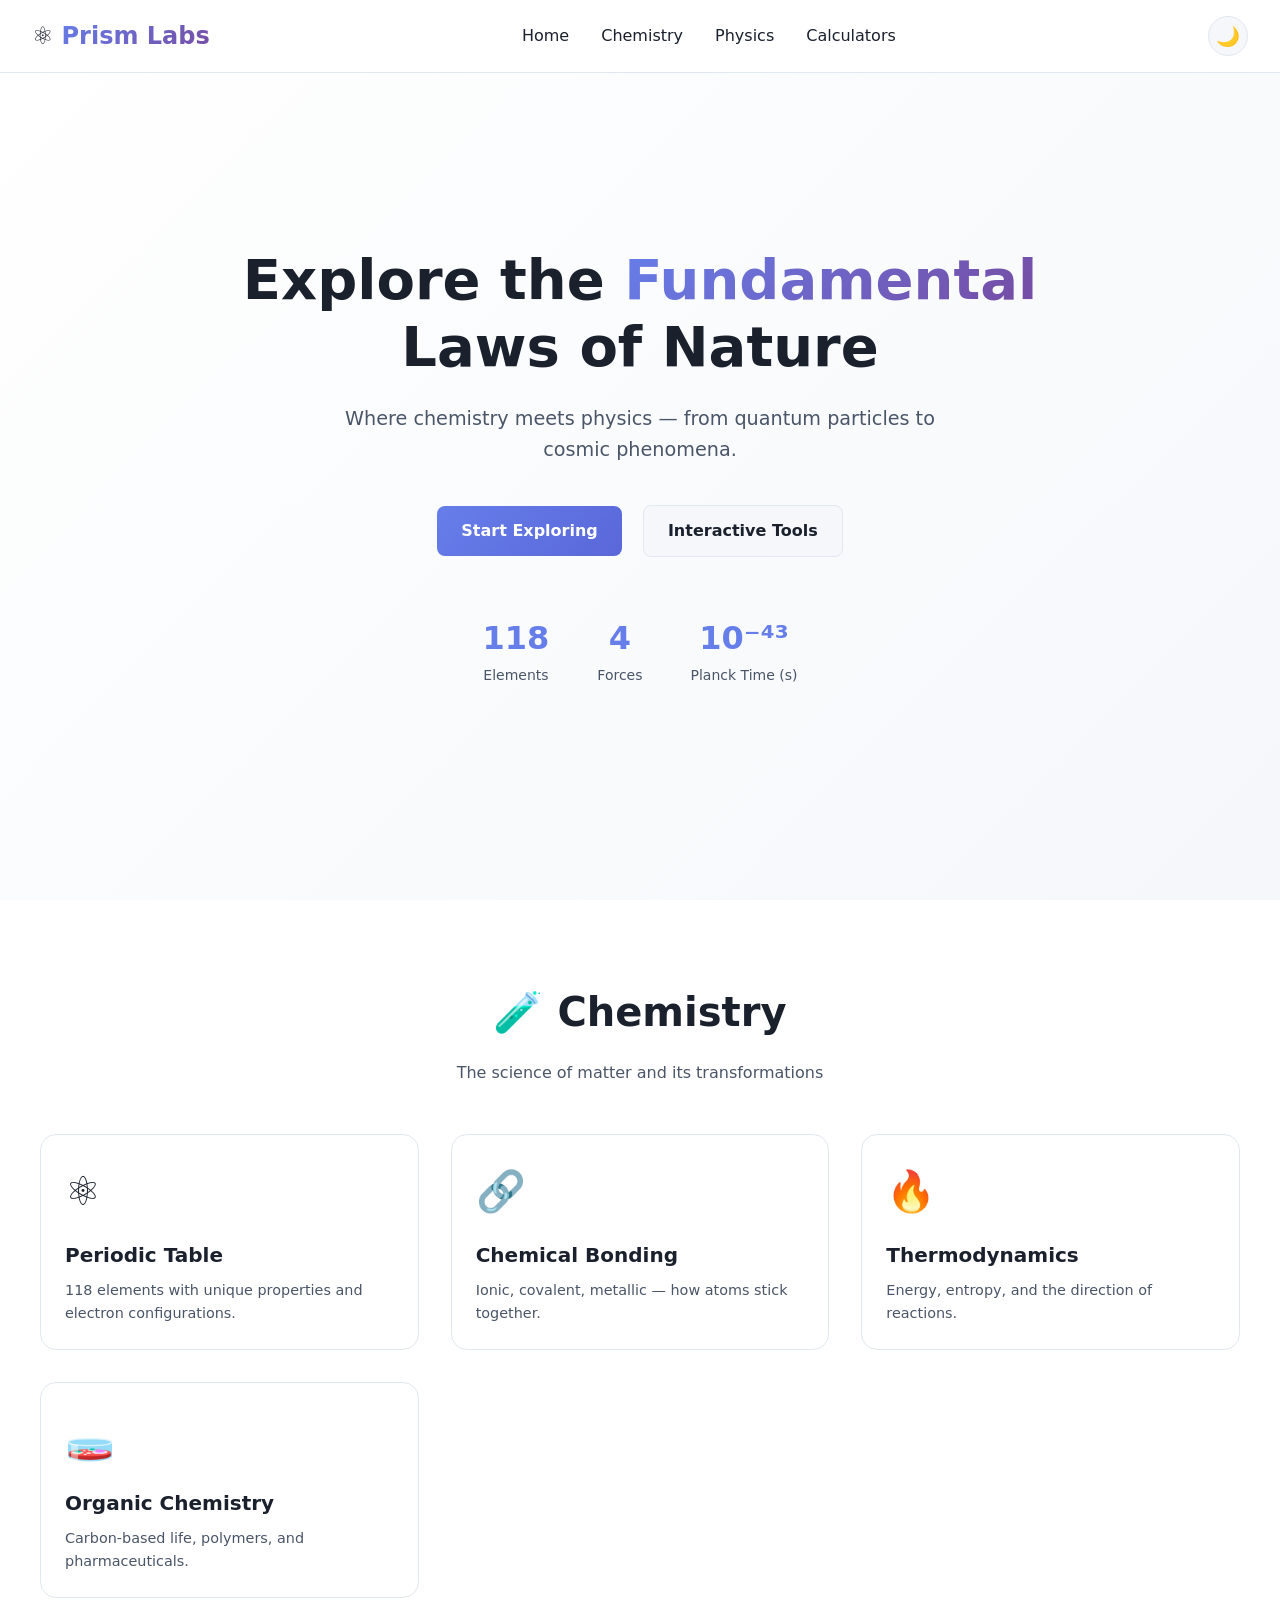
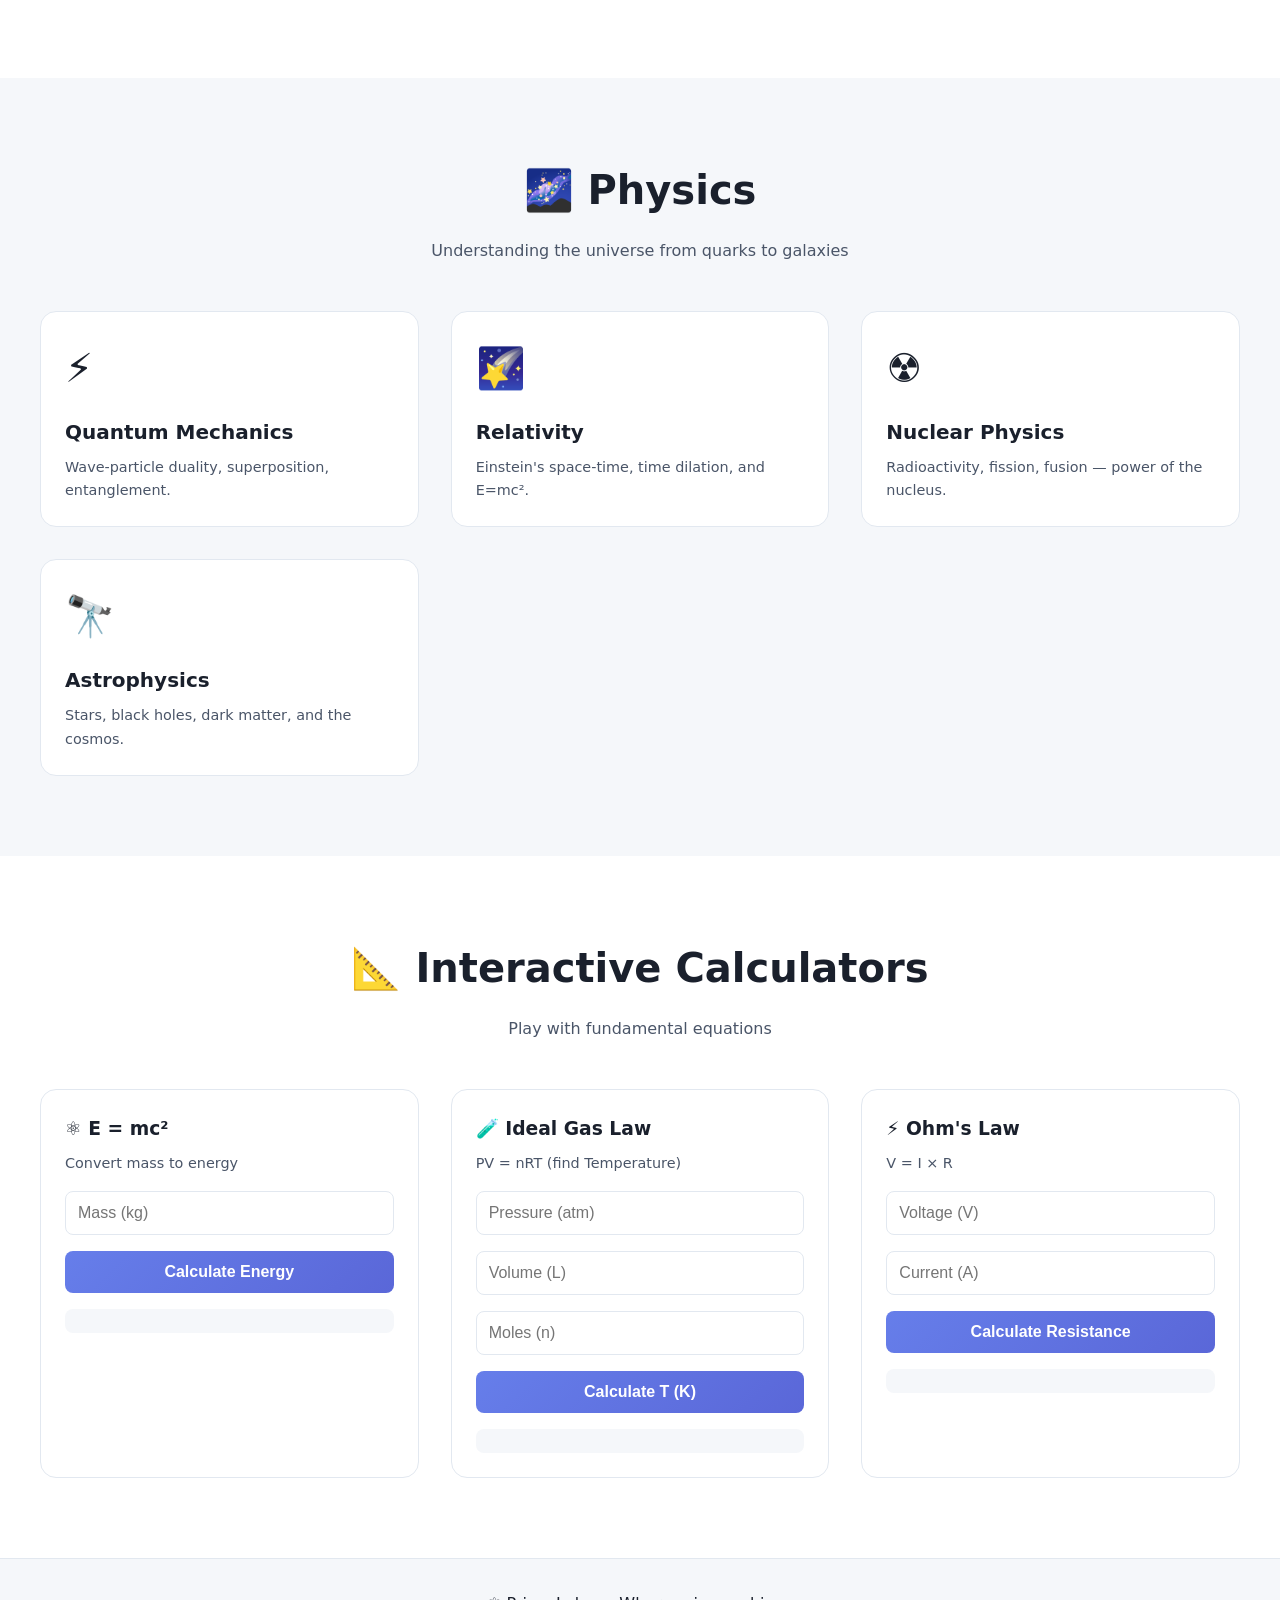
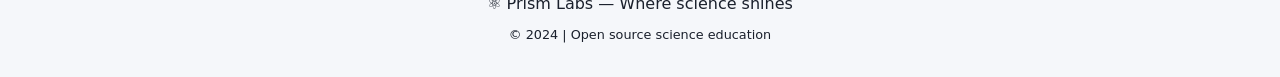
==== index.html @ 13d70833 "Create index.html" ====
<!DOCTYPE html>
<html lang="en">
<head>
    <meta charset="UTF-8">
    <meta name="viewport" content="width=device-width, initial-scale=1.0">
    <title>Prism Labs | Chemistry & Physics</title>
    <style>
        * {
            margin: 0;
            padding: 0;
            box-sizing: border-box;
        }

        :root {
            --bg: #ffffff;
            --bg-secondary: #f5f7fa;
            --text: #1a202c;
            --text-secondary: #4a5568;
            --accent: #667eea;
            --accent-dark: #5a67d8;
            --card: #ffffff;
            --border: #e2e8f0;
        }

        [data-theme="dark"] {
            --bg: #0f172a;
            --bg-secondary: #1e293b;
            --text: #f1f5f9;
            --text-secondary: #cbd5e1;
            --card: #1e293b;
            --border: #334155;
        }

        body {
            font-family: 'Inter', system-ui, -apple-system, sans-serif;
            background: var(--bg);
            color: var(--text);
            transition: all 0.3s ease;
            line-height: 1.6;
        }

        /* Navbar */
        nav {
            position: fixed;
            top: 0;
            width: 100%;
            background: var(--bg);
            backdrop-filter: blur(10px);
            border-bottom: 1px solid var(--border);
            padding: 1rem 2rem;
            display: flex;
            justify-content: space-between;
            align-items: center;
            z-index: 1000;
        }

        .logo {
            font-size: 1.5rem;
            font-weight: 700;
            display: flex;
            align-items: center;
            gap: 0.5rem;
        }

        .logo span {
            background: linear-gradient(135deg, var(--accent), #764ba2);
            -webkit-background-clip: text;
            background-clip: text;
            color: transparent;
        }

        .nav-links {
            display: flex;
            gap: 2rem;
            list-style: none;
        }

        .nav-links a {
            text-decoration: none;
            color: var(--text);
            font-weight: 500;
            transition: color 0.3s;
        }

        .nav-links a:hover {
            color: var(--accent);
        }

        .theme-toggle {
            background: var(--bg-secondary);
            border: 1px solid var(--border);
            border-radius: 50%;
            width: 40px;
            height: 40px;
            cursor: pointer;
            font-size: 1.2rem;
            transition: all 0.3s;
        }

        /* Hero */
        .hero {
            min-height: 100vh;
            display: flex;
            flex-direction: column;
            justify-content: center;
            align-items: center;
            text-align: center;
            padding: 6rem 2rem 4rem;
            background: linear-gradient(135deg, var(--bg) 0%, var(--bg-secondary) 100%);
        }

        .hero h1 {
            font-size: 3.5rem;
            font-weight: 800;
            margin-bottom: 1.5rem;
            line-height: 1.2;
        }

        .gradient {
            background: linear-gradient(135deg, #667eea, #764ba2);
            -webkit-background-clip: text;
            background-clip: text;
            color: transparent;
        }

        .hero p {
            font-size: 1.2rem;
            color: var(--text-secondary);
            max-width: 600px;
            margin-bottom: 2rem;
        }

        .btn {
            padding: 0.75rem 1.5rem;
            border-radius: 8px;
            text-decoration: none;
            font-weight: 600;
            transition: all 0.3s;
            display: inline-block;
            margin: 0.5rem;
        }

        .btn-primary {
            background: linear-gradient(135deg, var(--accent), var(--accent-dark));
            color: white;
        }

        .btn-primary:hover {
            transform: translateY(-2px);
            box-shadow: 0 10px 20px rgba(102, 126, 234, 0.3);
        }

        .btn-secondary {
            background: var(--bg-secondary);
            color: var(--text);
            border: 1px solid var(--border);
        }

        /* Stats */
        .stats {
            display: flex;
            gap: 3rem;
            margin-top: 3rem;
        }

        .stat {
            text-align: center;
        }

        .stat-number {
            font-size: 2rem;
            font-weight: 700;
            color: var(--accent);
        }

        .stat-label {
            font-size: 0.875rem;
            color: var(--text-secondary);
        }

        /* Sections */
        .section {
            padding: 5rem 2rem;
        }

        .container {
            max-width: 1200px;
            margin: 0 auto;
        }

        h2 {
            font-size: 2.5rem;
            text-align: center;
            margin-bottom: 1rem;
        }

        .section-subtitle {
            text-align: center;
            color: var(--text-secondary);
            margin-bottom: 3rem;
        }

        .grid {
            display: grid;
            grid-template-columns: repeat(auto-fit, minmax(280px, 1fr));
            gap: 2rem;
        }

        .card {
            background: var(--card);
            border: 1px solid var(--border);
            border-radius: 16px;
            padding: 1.5rem;
            transition: all 0.3s;
        }

        .card:hover {
            transform: translateY(-5px);
            box-shadow: 0 10px 25px -5px rgba(0,0,0,0.1);
        }

        .card-icon {
            font-size: 2.5rem;
            margin-bottom: 1rem;
        }

        .card h3 {
            font-size: 1.25rem;
            margin-bottom: 0.5rem;
        }

        .card p {
            color: var(--text-secondary);
            font-size: 0.9rem;
        }

        /* Calculator section */
        .calc-grid {
            display: grid;
            grid-template-columns: repeat(auto-fit, minmax(300px, 1fr));
            gap: 2rem;
            margin-top: 2rem;
        }

        .calc-card {
            background: var(--card);
            border: 1px solid var(--border);
            border-radius: 16px;
            padding: 1.5rem;
        }

        .calc-card h3 {
            margin-bottom: 0.5rem;
        }

        .calc-card p {
            color: var(--text-secondary);
            margin-bottom: 1rem;
            font-size: 0.9rem;
        }

        input {
            width: 100%;
            padding: 0.75rem;
            margin-bottom: 1rem;
            background: var(--bg);
            border: 1px solid var(--border);
            border-radius: 8px;
            color: var(--text);
            font-size: 1rem;
        }

        button.calc-btn {
            width: 100%;
            padding: 0.75rem;
            background: linear-gradient(135deg, var(--accent), var(--accent-dark));
            color: white;
            border: none;
            border-radius: 8px;
            font-size: 1rem;
            font-weight: 600;
            cursor: pointer;
            transition: all 0.3s;
        }

        button.calc-btn:hover {
            transform: translateY(-2px);
        }

        .result {
            margin-top: 1rem;
            padding: 0.75rem;
            background: var(--bg-secondary);
            border-radius: 8px;
            text-align: center;
            font-weight: 500;
        }

        /* Footer */
        footer {
            text-align: center;
            padding: 2rem;
            background: var(--bg-secondary);
            border-top: 1px solid var(--border);
        }

        /* Responsive */
        @media (max-width: 768px) {
            .hero h1 { font-size: 2rem; }
            .nav-links { display: none; }
            .stats { flex-direction: column; gap: 1rem; }
        }
    </style>
</head>
<body>
    <nav>
        <div class="logo">⚛️ <span>Prism Labs</span></div>
        <ul class="nav-links">
            <li><a href="#home">Home</a></li>
            <li><a href="#chemistry">Chemistry</a></li>
            <li><a href="#physics">Physics</a></li>
            <li><a href="#calculators">Calculators</a></li>
        </ul>
        <button class="theme-toggle" id="themeToggle">🌙</button>
    </nav>

    <section id="home" class="hero">
        <h1>Explore the <span class="gradient">Fundamental</span><br>Laws of Nature</h1>
        <p>Where chemistry meets physics — from quantum particles to cosmic phenomena.</p>
        <div>
            <a href="#chemistry" class="btn btn-primary">Start Exploring</a>
            <a href="#calculators" class="btn btn-secondary">Interactive Tools</a>
        </div>
        <div class="stats">
            <div class="stat"><div class="stat-number">118</div><div class="stat-label">Elements</div></div>
            <div class="stat"><div class="stat-number">4</div><div class="stat-label">Forces</div></div>
            <div class="stat"><div class="stat-number">10⁻⁴³</div><div class="stat-label">Planck Time (s)</div></div>
        </div>
    </section>

    <section id="chemistry" class="section">
        <div class="container">
            <h2>🧪 Chemistry</h2>
            <div class="section-subtitle">The science of matter and its transformations</div>
            <div class="grid">
                <div class="card"><div class="card-icon">⚛️</div><h3>Periodic Table</h3><p>118 elements with unique properties and electron configurations.</p></div>
                <div class="card"><div class="card-icon">🔗</div><h3>Chemical Bonding</h3><p>Ionic, covalent, metallic — how atoms stick together.</p></div>
                <div class="card"><div class="card-icon">🔥</div><h3>Thermodynamics</h3><p>Energy, entropy, and the direction of reactions.</p></div>
                <div class="card"><div class="card-icon">🧫</div><h3>Organic Chemistry</h3><p>Carbon-based life, polymers, and pharmaceuticals.</p></div>
            </div>
        </div>
    </section>

    <section id="physics" class="section" style="background: var(--bg-secondary);">
        <div class="container">
            <h2>🌌 Physics</h2>
            <div class="section-subtitle">Understanding the universe from quarks to galaxies</div>
            <div class="grid">
                <div class="card"><div class="card-icon">⚡</div><h3>Quantum Mechanics</h3><p>Wave-particle duality, superposition, entanglement.</p></div>
                <div class="card"><div class="card-icon">🌠</div><h3>Relativity</h3><p>Einstein's space-time, time dilation, and E=mc².</p></div>
                <div class="card"><div class="card-icon">☢️</div><h3>Nuclear Physics</h3><p>Radioactivity, fission, fusion — power of the nucleus.</p></div>
                <div class="card"><div class="card-icon">🔭</div><h3>Astrophysics</h3><p>Stars, black holes, dark matter, and the cosmos.</p></div>
            </div>
        </div>
    </section>

    <section id="calculators" class="section">
        <div class="container">
            <h2>📐 Interactive Calculators</h2>
            <div class="section-subtitle">Play with fundamental equations</div>
            <div class="calc-grid">
                <div class="calc-card">
                    <h3>⚛️ E = mc²</h3>
                    <p>Convert mass to energy</p>
                    <input type="number" id="mass" placeholder="Mass (kg)">
                    <button class="calc-btn" onclick="calcEnergy()">Calculate Energy</button>
                    <div id="energyResult" class="result"></div>
                </div>
                <div class="calc-card">
                    <h3>🧪 Ideal Gas Law</h3>
                    <p>PV = nRT (find Temperature)</p>
                    <input type="number" id="pressure" placeholder="Pressure (atm)">
                    <input type="number" id="volume" placeholder="Volume (L)">
                    <input type="number" id="moles" placeholder="Moles (n)">
                    <button class="calc-btn" onclick="calcTemp()">Calculate T (K)</button>
                    <div id="tempResult" class="result"></div>
                </div>
                <div class="calc-card">
                    <h3>⚡ Ohm's Law</h3>
                    <p>V = I × R</p>
                    <input type="number" id="voltage" placeholder="Voltage (V)">
                    <input type="number" id="current" placeholder="Current (A)">
                    <button class="calc-btn" onclick="calcResistance()">Calculate Resistance</button>
                    <div id="resistanceResult" class="result"></div>
                </div>
            </div>
        </div>
    </section>

    <footer>
        <p>⚛️ Prism Labs — Where science shines</p>
        <p style="font-size: 0.8rem; margin-top: 0.5rem;">© 2024 | Open source science education</p>
    </footer>

    <script>
        // Theme toggle
        const themeToggle = document.getElementById('themeToggle');
        const savedTheme = localStorage.getItem('theme');
        if (savedTheme === 'dark') {
            document.body.setAttribute('data-theme', 'dark');
            themeToggle.textContent = '☀️';
        }
        themeToggle.addEventListener('click', () => {
            if (document.body.getAttribute('data-theme') === 'dark') {
                document.body.removeAttribute('data-theme');
                localStorage.setItem('theme', 'light');
                themeToggle.textContent = '🌙';
            } else {
                document.body.setAttribute('data-theme', 'dark');
                localStorage.setItem('theme', 'dark');
                themeToggle.textContent = '☀️';
            }
        });

        // Smooth scroll
        document.querySelectorAll('a[href^="#"]').forEach(anchor => {
            anchor.addEventListener('click', function(e) {
                e.preventDefault();
                const target = document.querySelector(this.getAttribute('href'));
                if (target) target.scrollIntoView({ behavior: 'smooth' });
            });
        });

        // E=mc^2
        function calcEnergy() {
            let m = parseFloat(document.getElementById('mass').value);
            if (isNaN(m)) { document.getElementById('energyResult').innerHTML = '⚠️ Enter a valid mass'; return; }
            let c = 299792458;
            let E = m * c * c;
            document.getElementById('energyResult').innerHTML = `⚡ ${E.toExponential(4)} Joules`;
        }

        // Ideal Gas Law
        function calcTemp() {
            let P = parseFloat(document.getElementById('pressure').value);
            let V = parseFloat(document.getElementById('volume').value);
            let n = parseFloat(document.getElementById('moles').value);
            let R = 0.0821;
            if (isNaN(P) || isNaN(V) || isNaN(n) || n === 0) {
                document.getElementById('tempResult').innerHTML = '⚠️ Fill all fields (n ≠ 0)';
                return;
            }
            let T = (P * V) / (n * R);
            document.getElementById('tempResult').innerHTML = `🌡️ ${T.toFixed(2)} K (${(T-273.15).toFixed(2)}°C)`;
        }

        // Ohm's Law
        function calcResistance() {
            let V = parseFloat(document.getElementById('voltage').value);
            let I = parseFloat(document.getElementById('current').value);
            if (isNaN(V) || isNaN(I) || I === 0) {
                document.getElementById('resistanceResult').innerHTML = '⚠️ Valid V and I (I ≠ 0)';
                return;
            }
            let R = V / I;
            document.getElementById('resistanceResult').innerHTML = `⚡ ${R.toFixed(2)} Ω`;
        }
    </script>
</body>
</html>
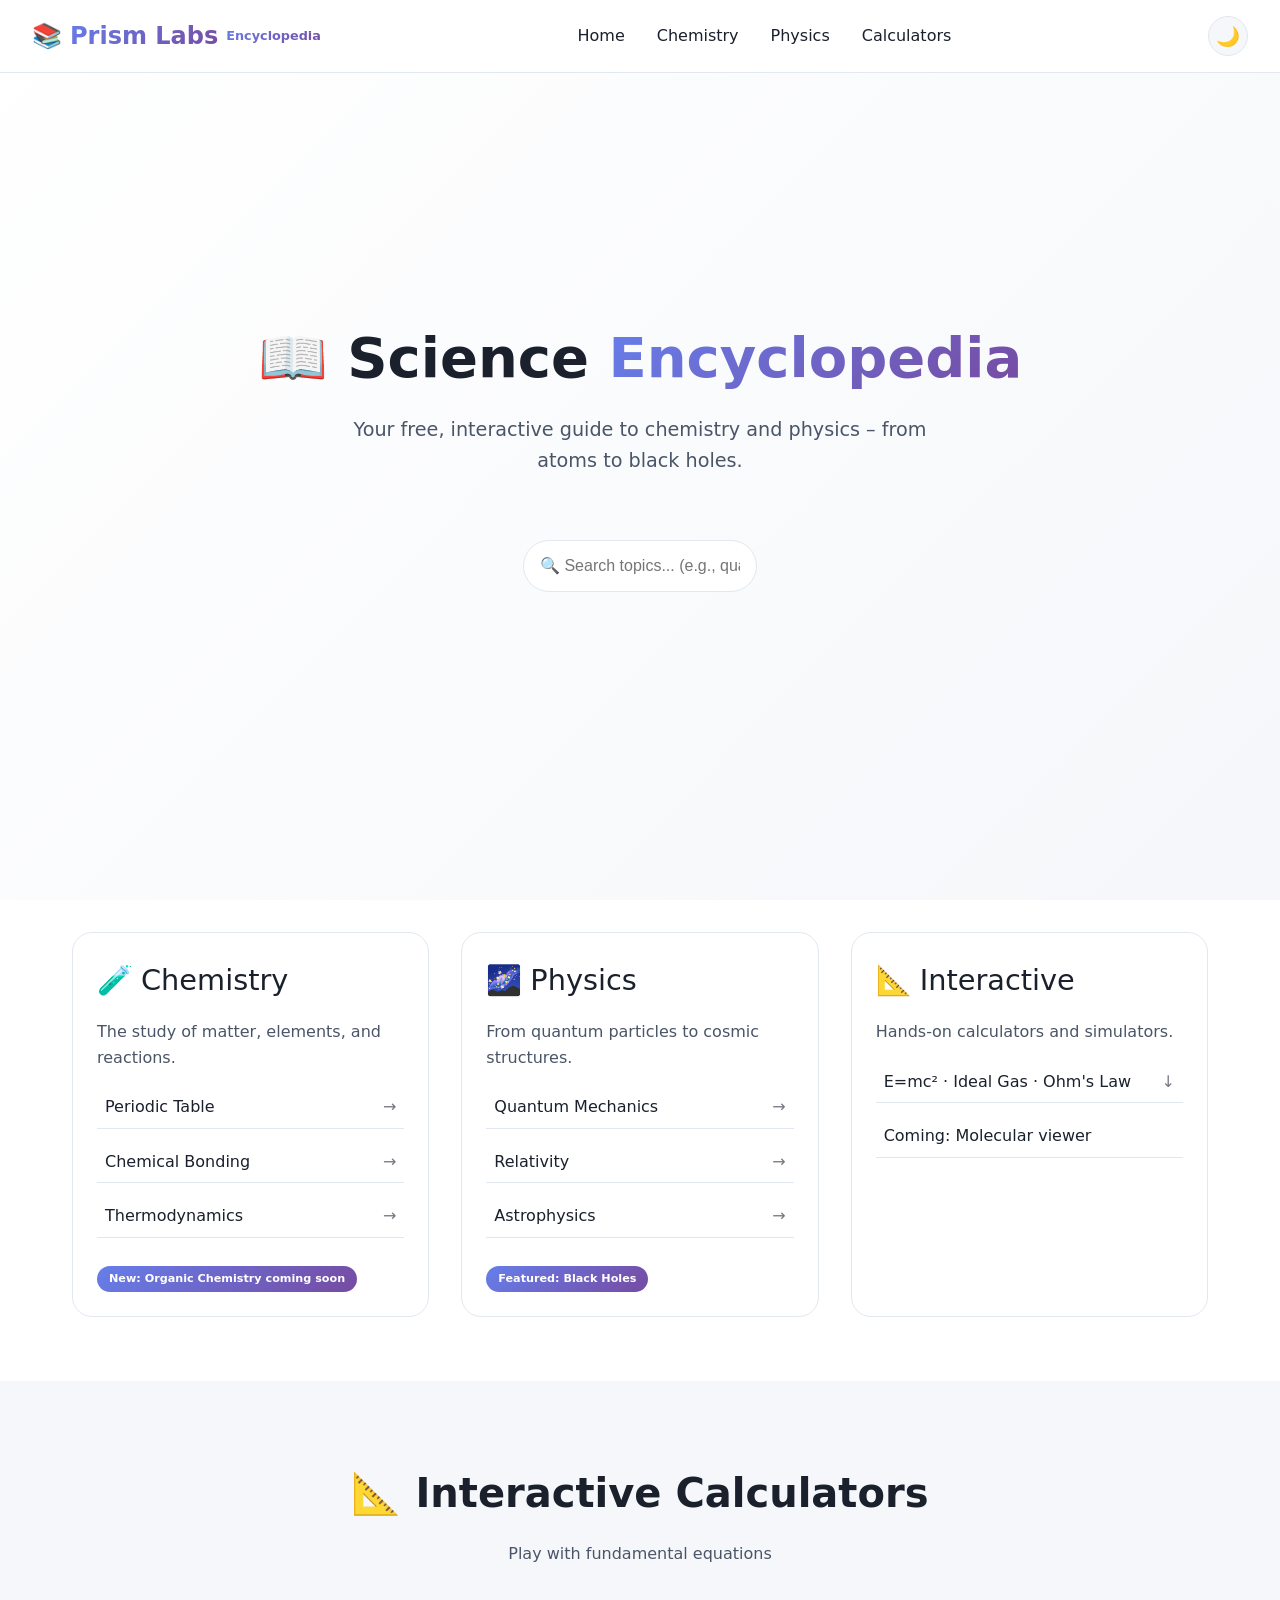
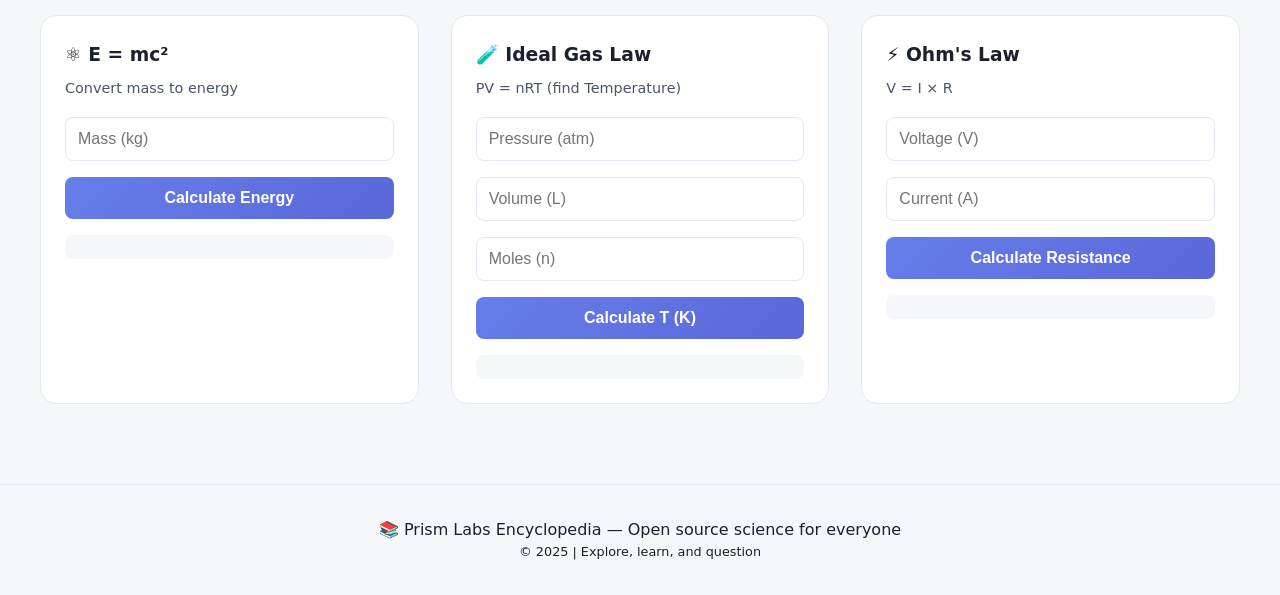
==== commit fdfa41e6: "Update index.html" ====
--- a/index.html
+++ b/index.html
@@ -3,320 +3,82 @@
 <head>
     <meta charset="UTF-8">
     <meta name="viewport" content="width=device-width, initial-scale=1.0">
-    <title>Prism Labs | Chemistry & Physics</title>
+    <title>Prism Labs | Science Encyclopedia</title>
+    <link rel="stylesheet" href="style.css">
     <style>
-        * {
-            margin: 0;
-            padding: 0;
-            box-sizing: border-box;
-        }
-
-        :root {
-            --bg: #ffffff;
-            --bg-secondary: #f5f7fa;
-            --text: #1a202c;
-            --text-secondary: #4a5568;
-            --accent: #667eea;
-            --accent-dark: #5a67d8;
-            --card: #ffffff;
-            --border: #e2e8f0;
-        }
-
-        [data-theme="dark"] {
-            --bg: #0f172a;
-            --bg-secondary: #1e293b;
-            --text: #f1f5f9;
-            --text-secondary: #cbd5e1;
-            --card: #1e293b;
-            --border: #334155;
-        }
-
-        body {
-            font-family: 'Inter', system-ui, -apple-system, sans-serif;
-            background: var(--bg);
-            color: var(--text);
-            transition: all 0.3s ease;
-            line-height: 1.6;
-        }
-
-        /* Navbar */
-        nav {
-            position: fixed;
-            top: 0;
-            width: 100%;
-            background: var(--bg);
-            backdrop-filter: blur(10px);
-            border-bottom: 1px solid var(--border);
-            padding: 1rem 2rem;
-            display: flex;
-            justify-content: space-between;
-            align-items: center;
-            z-index: 1000;
-        }
-
-        .logo {
-            font-size: 1.5rem;
-            font-weight: 700;
-            display: flex;
-            align-items: center;
-            gap: 0.5rem;
-        }
-
-        .logo span {
-            background: linear-gradient(135deg, var(--accent), #764ba2);
-            -webkit-background-clip: text;
-            background-clip: text;
-            color: transparent;
-        }
-
-        .nav-links {
-            display: flex;
-            gap: 2rem;
-            list-style: none;
-        }
-
-        .nav-links a {
-            text-decoration: none;
-            color: var(--text);
-            font-weight: 500;
-            transition: color 0.3s;
-        }
-
-        .nav-links a:hover {
-            color: var(--accent);
-        }
-
-        .theme-toggle {
-            background: var(--bg-secondary);
-            border: 1px solid var(--border);
-            border-radius: 50%;
-            width: 40px;
-            height: 40px;
-            cursor: pointer;
-            font-size: 1.2rem;
-            transition: all 0.3s;
-        }
-
-        /* Hero */
-        .hero {
-            min-height: 100vh;
-            display: flex;
-            flex-direction: column;
-            justify-content: center;
-            align-items: center;
-            text-align: center;
-            padding: 6rem 2rem 4rem;
-            background: linear-gradient(135deg, var(--bg) 0%, var(--bg-secondary) 100%);
-        }
-
-        .hero h1 {
-            font-size: 3.5rem;
-            font-weight: 800;
-            margin-bottom: 1.5rem;
-            line-height: 1.2;
-        }
-
-        .gradient {
-            background: linear-gradient(135deg, #667eea, #764ba2);
-            -webkit-background-clip: text;
-            background-clip: text;
-            color: transparent;
-        }
-
-        .hero p {
-            font-size: 1.2rem;
-            color: var(--text-secondary);
-            max-width: 600px;
-            margin-bottom: 2rem;
-        }
-
-        .btn {
-            padding: 0.75rem 1.5rem;
-            border-radius: 8px;
-            text-decoration: none;
-            font-weight: 600;
-            transition: all 0.3s;
-            display: inline-block;
-            margin: 0.5rem;
-        }
-
-        .btn-primary {
-            background: linear-gradient(135deg, var(--accent), var(--accent-dark));
-            color: white;
-        }
-
-        .btn-primary:hover {
-            transform: translateY(-2px);
-            box-shadow: 0 10px 20px rgba(102, 126, 234, 0.3);
-        }
-
-        .btn-secondary {
-            background: var(--bg-secondary);
-            color: var(--text);
-            border: 1px solid var(--border);
-        }
-
-        /* Stats */
-        .stats {
-            display: flex;
-            gap: 3rem;
-            margin-top: 3rem;
-        }
-
-        .stat {
-            text-align: center;
-        }
-
-        .stat-number {
-            font-size: 2rem;
-            font-weight: 700;
-            color: var(--accent);
-        }
-
-        .stat-label {
-            font-size: 0.875rem;
-            color: var(--text-secondary);
-        }
-
-        /* Sections */
-        .section {
-            padding: 5rem 2rem;
-        }
-
-        .container {
-            max-width: 1200px;
-            margin: 0 auto;
-        }
-
-        h2 {
-            font-size: 2.5rem;
-            text-align: center;
-            margin-bottom: 1rem;
-        }
-
-        .section-subtitle {
-            text-align: center;
-            color: var(--text-secondary);
-            margin-bottom: 3rem;
-        }
-
-        .grid {
-            display: grid;
-            grid-template-columns: repeat(auto-fit, minmax(280px, 1fr));
-            gap: 2rem;
-        }
-
-        .card {
-            background: var(--card);
-            border: 1px solid var(--border);
-            border-radius: 16px;
-            padding: 1.5rem;
-            transition: all 0.3s;
-        }
-
-        .card:hover {
-            transform: translateY(-5px);
-            box-shadow: 0 10px 25px -5px rgba(0,0,0,0.1);
-        }
-
-        .card-icon {
-            font-size: 2.5rem;
-            margin-bottom: 1rem;
-        }
-
-        .card h3 {
-            font-size: 1.25rem;
-            margin-bottom: 0.5rem;
-        }
-
-        .card p {
-            color: var(--text-secondary);
-            font-size: 0.9rem;
-        }
-
-        /* Calculator section */
-        .calc-grid {
+        /* Additional directory-specific styles */
+        .directory-grid {
             display: grid;
             grid-template-columns: repeat(auto-fit, minmax(300px, 1fr));
             gap: 2rem;
             margin-top: 2rem;
         }
-
-        .calc-card {
+        .category-card {
             background: var(--card);
             border: 1px solid var(--border);
-            border-radius: 16px;
+            border-radius: 20px;
             padding: 1.5rem;
-        }
-
-        .calc-card h3 {
-            margin-bottom: 0.5rem;
-        }
-
-        .calc-card p {
-            color: var(--text-secondary);
+            transition: all 0.3s;
+        }
+        .category-card:hover {
+            transform: translateY(-5px);
+            box-shadow: 0 20px 30px -10px rgba(0,0,0,0.2);
+        }
+        .category-title {
+            font-size: 1.8rem;
             margin-bottom: 1rem;
-            font-size: 0.9rem;
-        }
-
-        input {
+            display: flex;
+            align-items: center;
+            gap: 0.5rem;
+        }
+        .topic-list {
+            list-style: none;
+            margin-top: 1rem;
+        }
+        .topic-list li {
+            margin: 0.75rem 0;
+            padding: 0.5rem;
+            border-bottom: 1px solid var(--border);
+        }
+        .topic-list a {
+            text-decoration: none;
+            color: var(--text);
+            display: flex;
+            justify-content: space-between;
+            align-items: center;
+            transition: color 0.2s;
+        }
+        .topic-list a:hover {
+            color: var(--accent);
+        }
+        .arrow {
+            opacity: 0.6;
+        }
+        .featured {
+            background: linear-gradient(135deg, var(--accent), #764ba2);
+            color: white;
+            padding: 0.25rem 0.75rem;
+            border-radius: 50px;
+            font-size: 0.7rem;
+            font-weight: 600;
+        }
+        .search-box {
+            max-width: 500px;
+            margin: 2rem auto;
+        }
+        .search-box input {
             width: 100%;
-            padding: 0.75rem;
-            margin-bottom: 1rem;
-            background: var(--bg);
-            border: 1px solid var(--border);
-            border-radius: 8px;
-            color: var(--text);
+            padding: 1rem;
             font-size: 1rem;
-        }
-
-        button.calc-btn {
-            width: 100%;
-            padding: 0.75rem;
-            background: linear-gradient(135deg, var(--accent), var(--accent-dark));
-            color: white;
-            border: none;
-            border-radius: 8px;
-            font-size: 1rem;
-            font-weight: 600;
-            cursor: pointer;
-            transition: all 0.3s;
-        }
-
-        button.calc-btn:hover {
-            transform: translateY(-2px);
-        }
-
-        .result {
-            margin-top: 1rem;
-            padding: 0.75rem;
-            background: var(--bg-secondary);
-            border-radius: 8px;
-            text-align: center;
-            font-weight: 500;
-        }
-
-        /* Footer */
-        footer {
-            text-align: center;
-            padding: 2rem;
-            background: var(--bg-secondary);
-            border-top: 1px solid var(--border);
-        }
-
-        /* Responsive */
-        @media (max-width: 768px) {
-            .hero h1 { font-size: 2rem; }
-            .nav-links { display: none; }
-            .stats { flex-direction: column; gap: 1rem; }
+            border-radius: 50px;
         }
     </style>
 </head>
 <body>
     <nav>
-        <div class="logo">⚛️ <span>Prism Labs</span></div>
+        <div class="logo">📚 <span>Prism Labs</span> <span style="font-size:0.8rem;">Encyclopedia</span></div>
         <ul class="nav-links">
-            <li><a href="#home">Home</a></li>
+            <li><a href="index.html">Home</a></li>
             <li><a href="#chemistry">Chemistry</a></li>
             <li><a href="#physics">Physics</a></li>
             <li><a href="#calculators">Calculators</a></li>
@@ -324,47 +86,59 @@
         <button class="theme-toggle" id="themeToggle">🌙</button>
     </nav>
 
-    <section id="home" class="hero">
-        <h1>Explore the <span class="gradient">Fundamental</span><br>Laws of Nature</h1>
-        <p>Where chemistry meets physics — from quantum particles to cosmic phenomena.</p>
-        <div>
-            <a href="#chemistry" class="btn btn-primary">Start Exploring</a>
-            <a href="#calculators" class="btn btn-secondary">Interactive Tools</a>
-        </div>
-        <div class="stats">
-            <div class="stat"><div class="stat-number">118</div><div class="stat-label">Elements</div></div>
-            <div class="stat"><div class="stat-number">4</div><div class="stat-label">Forces</div></div>
-            <div class="stat"><div class="stat-number">10⁻⁴³</div><div class="stat-label">Planck Time (s)</div></div>
+    <section class="hero" style="padding-bottom: 2rem;">
+        <h1>📖 Science <span class="gradient">Encyclopedia</span></h1>
+        <p>Your free, interactive guide to chemistry and physics – from atoms to black holes.</p>
+        <div class="search-box">
+            <input type="text" id="searchInput" placeholder="🔍 Search topics... (e.g., quantum, bond, star)" onkeyup="searchTopics()">
         </div>
     </section>
 
-    <section id="chemistry" class="section">
-        <div class="container">
-            <h2>🧪 Chemistry</h2>
-            <div class="section-subtitle">The science of matter and its transformations</div>
-            <div class="grid">
-                <div class="card"><div class="card-icon">⚛️</div><h3>Periodic Table</h3><p>118 elements with unique properties and electron configurations.</p></div>
-                <div class="card"><div class="card-icon">🔗</div><h3>Chemical Bonding</h3><p>Ionic, covalent, metallic — how atoms stick together.</p></div>
-                <div class="card"><div class="card-icon">🔥</div><h3>Thermodynamics</h3><p>Energy, entropy, and the direction of reactions.</p></div>
-                <div class="card"><div class="card-icon">🧫</div><h3>Organic Chemistry</h3><p>Carbon-based life, polymers, and pharmaceuticals.</p></div>
+    <div class="container" style="padding: 0 2rem 4rem;">
+        <div class="directory-grid">
+            <!-- Chemistry Category -->
+            <div class="category-card" id="chemistry-cat">
+                <div class="category-title">
+                    <span>🧪</span> Chemistry
+                </div>
+                <p style="color: var(--text-secondary); margin-bottom: 1rem;">The study of matter, elements, and reactions.</p>
+                <ul class="topic-list">
+                    <li><a href="topics/chemistry/periodic-table.html">Periodic Table <span class="arrow">→</span></a></li>
+                    <li><a href="topics/chemistry/chemical-bonding.html">Chemical Bonding <span class="arrow">→</span></a></li>
+                    <li><a href="topics/chemistry/thermodynamics.html">Thermodynamics <span class="arrow">→</span></a></li>
+                </ul>
+                <div class="featured" style="margin-top: 1rem; display: inline-block;">New: Organic Chemistry coming soon</div>
+            </div>
+
+            <!-- Physics Category -->
+            <div class="category-card" id="physics-cat">
+                <div class="category-title">
+                    <span>🌌</span> Physics
+                </div>
+                <p style="color: var(--text-secondary); margin-bottom: 1rem;">From quantum particles to cosmic structures.</p>
+                <ul class="topic-list">
+                    <li><a href="topics/physics/quantum-mechanics.html">Quantum Mechanics <span class="arrow">→</span></a></li>
+                    <li><a href="topics/physics/relativity.html">Relativity <span class="arrow">→</span></a></li>
+                    <li><a href="topics/physics/astrophysics.html">Astrophysics <span class="arrow">→</span></a></li>
+                </ul>
+                <div class="featured" style="margin-top: 1rem; display: inline-block;">Featured: Black Holes</div>
+            </div>
+
+            <!-- Interactive Tools (link to calculators) -->
+            <div class="category-card">
+                <div class="category-title">
+                    <span>📐</span> Interactive
+                </div>
+                <p style="color: var(--text-secondary); margin-bottom: 1rem;">Hands‑on calculators and simulators.</p>
+                <ul class="topic-list">
+                    <li><a href="#calculators" id="calcLink">E=mc² · Ideal Gas · Ohm's Law <span class="arrow">↓</span></a></li>
+                    <li><a href="#">Coming: Molecular viewer</a></li>
+                </ul>
             </div>
         </div>
-    </section>
-
-    <section id="physics" class="section" style="background: var(--bg-secondary);">
-        <div class="container">
-            <h2>🌌 Physics</h2>
-            <div class="section-subtitle">Understanding the universe from quarks to galaxies</div>
-            <div class="grid">
-                <div class="card"><div class="card-icon">⚡</div><h3>Quantum Mechanics</h3><p>Wave-particle duality, superposition, entanglement.</p></div>
-                <div class="card"><div class="card-icon">🌠</div><h3>Relativity</h3><p>Einstein's space-time, time dilation, and E=mc².</p></div>
-                <div class="card"><div class="card-icon">☢️</div><h3>Nuclear Physics</h3><p>Radioactivity, fission, fusion — power of the nucleus.</p></div>
-                <div class="card"><div class="card-icon">🔭</div><h3>Astrophysics</h3><p>Stars, black holes, dark matter, and the cosmos.</p></div>
-            </div>
-        </div>
-    </section>
-
-    <section id="calculators" class="section">
+    </div>
+
+    <section id="calculators" class="section" style="background: var(--bg-secondary);">
         <div class="container">
             <h2>📐 Interactive Calculators</h2>
             <div class="section-subtitle">Play with fundamental equations</div>
@@ -398,73 +172,41 @@
     </section>
 
     <footer>
-        <p>⚛️ Prism Labs — Where science shines</p>
-        <p style="font-size: 0.8rem; margin-top: 0.5rem;">© 2024 | Open source science education</p>
+        <p>📚 Prism Labs Encyclopedia — Open source science for everyone</p>
+        <p style="font-size: 0.8rem;">© 2025 | Explore, learn, and question</p>
     </footer>
 
+    <script src="script.js"></script>
     <script>
-        // Theme toggle
-        const themeToggle = document.getElementById('themeToggle');
-        const savedTheme = localStorage.getItem('theme');
-        if (savedTheme === 'dark') {
-            document.body.setAttribute('data-theme', 'dark');
-            themeToggle.textContent = '☀️';
-        }
-        themeToggle.addEventListener('click', () => {
-            if (document.body.getAttribute('data-theme') === 'dark') {
-                document.body.removeAttribute('data-theme');
-                localStorage.setItem('theme', 'light');
-                themeToggle.textContent = '🌙';
-            } else {
-                document.body.setAttribute('data-theme', 'dark');
-                localStorage.setItem('theme', 'dark');
-                themeToggle.textContent = '☀️';
-            }
+        // Search function
+        function searchTopics() {
+            let input = document.getElementById('searchInput').value.toLowerCase();
+            let topics = document.querySelectorAll('.topic-list a');
+            topics.forEach(link => {
+                let text = link.innerText.toLowerCase();
+                let li = link.parentElement;
+                if (text.includes(input)) {
+                    li.style.display = '';
+                } else {
+                    li.style.display = 'none';
+                }
+            });
+            // Also show/hide categories if no visible topics
+            let cats = document.querySelectorAll('.category-card');
+            cats.forEach(cat => {
+                let visibleTopics = cat.querySelectorAll('.topic-list li[style=""]').length;
+                if (visibleTopics === 0 && input !== "") {
+                    cat.style.display = 'none';
+                } else {
+                    cat.style.display = '';
+                }
+            });
+        }
+        // Smooth scroll to calculators from directory
+        document.getElementById('calcLink')?.addEventListener('click', function(e) {
+            e.preventDefault();
+            document.querySelector('#calculators').scrollIntoView({ behavior: 'smooth' });
         });
-
-        // Smooth scroll
-        document.querySelectorAll('a[href^="#"]').forEach(anchor => {
-            anchor.addEventListener('click', function(e) {
-                e.preventDefault();
-                const target = document.querySelector(this.getAttribute('href'));
-                if (target) target.scrollIntoView({ behavior: 'smooth' });
-            });
-        });
-
-        // E=mc^2
-        function calcEnergy() {
-            let m = parseFloat(document.getElementById('mass').value);
-            if (isNaN(m)) { document.getElementById('energyResult').innerHTML = '⚠️ Enter a valid mass'; return; }
-            let c = 299792458;
-            let E = m * c * c;
-            document.getElementById('energyResult').innerHTML = `⚡ ${E.toExponential(4)} Joules`;
-        }
-
-        // Ideal Gas Law
-        function calcTemp() {
-            let P = parseFloat(document.getElementById('pressure').value);
-            let V = parseFloat(document.getElementById('volume').value);
-            let n = parseFloat(document.getElementById('moles').value);
-            let R = 0.0821;
-            if (isNaN(P) || isNaN(V) || isNaN(n) || n === 0) {
-                document.getElementById('tempResult').innerHTML = '⚠️ Fill all fields (n ≠ 0)';
-                return;
-            }
-            let T = (P * V) / (n * R);
-            document.getElementById('tempResult').innerHTML = `🌡️ ${T.toFixed(2)} K (${(T-273.15).toFixed(2)}°C)`;
-        }
-
-        // Ohm's Law
-        function calcResistance() {
-            let V = parseFloat(document.getElementById('voltage').value);
-            let I = parseFloat(document.getElementById('current').value);
-            if (isNaN(V) || isNaN(I) || I === 0) {
-                document.getElementById('resistanceResult').innerHTML = '⚠️ Valid V and I (I ≠ 0)';
-                return;
-            }
-            let R = V / I;
-            document.getElementById('resistanceResult').innerHTML = `⚡ ${R.toFixed(2)} Ω`;
-        }
     </script>
 </body>
 </html>
--- a/style.css
+++ b/style.css
@@ -0,0 +1,305 @@
+* {
+    margin: 0;
+    padding: 0;
+    box-sizing: border-box;
+}
+
+:root {
+    --bg: #ffffff;
+    --bg-secondary: #f5f7fa;
+    --text: #1a202c;
+    --text-secondary: #4a5568;
+    --accent: #667eea;
+    --accent-dark: #5a67d8;
+    --card: #ffffff;
+    --border: #e2e8f0;
+}
+
+[data-theme="dark"] {
+    --bg: #0f172a;
+    --bg-secondary: #1e293b;
+    --text: #f1f5f9;
+    --text-secondary: #cbd5e1;
+    --card: #1e293b;
+    --border: #334155;
+}
+
+body {
+    font-family: 'Inter', system-ui, -apple-system, sans-serif;
+    background: var(--bg);
+    color: var(--text);
+    transition: all 0.3s ease;
+    line-height: 1.6;
+}
+
+/* Navbar */
+nav {
+    position: fixed;
+    top: 0;
+    width: 100%;
+    background: var(--bg);
+    backdrop-filter: blur(10px);
+    border-bottom: 1px solid var(--border);
+    padding: 1rem 2rem;
+    display: flex;
+    justify-content: space-between;
+    align-items: center;
+    z-index: 1000;
+}
+
+.logo {
+    font-size: 1.5rem;
+    font-weight: 700;
+    display: flex;
+    align-items: center;
+    gap: 0.5rem;
+}
+
+.logo span {
+    background: linear-gradient(135deg, var(--accent), #764ba2);
+    -webkit-background-clip: text;
+    background-clip: text;
+    color: transparent;
+}
+
+.nav-links {
+    display: flex;
+    gap: 2rem;
+    list-style: none;
+}
+
+.nav-links a {
+    text-decoration: none;
+    color: var(--text);
+    font-weight: 500;
+    transition: color 0.3s;
+}
+
+.nav-links a:hover {
+    color: var(--accent);
+}
+
+.theme-toggle {
+    background: var(--bg-secondary);
+    border: 1px solid var(--border);
+    border-radius: 50%;
+    width: 40px;
+    height: 40px;
+    cursor: pointer;
+    font-size: 1.2rem;
+    transition: all 0.3s;
+}
+
+/* Hero */
+.hero {
+    min-height: 100vh;
+    display: flex;
+    flex-direction: column;
+    justify-content: center;
+    align-items: center;
+    text-align: center;
+    padding: 6rem 2rem 4rem;
+    background: linear-gradient(135deg, var(--bg) 0%, var(--bg-secondary) 100%);
+}
+
+.hero h1 {
+    font-size: 3.5rem;
+    font-weight: 800;
+    margin-bottom: 1.5rem;
+    line-height: 1.2;
+}
+
+.gradient {
+    background: linear-gradient(135deg, #667eea, #764ba2);
+    -webkit-background-clip: text;
+    background-clip: text;
+    color: transparent;
+}
+
+.hero p {
+    font-size: 1.2rem;
+    color: var(--text-secondary);
+    max-width: 600px;
+    margin-bottom: 2rem;
+}
+
+.btn {
+    padding: 0.75rem 1.5rem;
+    border-radius: 8px;
+    text-decoration: none;
+    font-weight: 600;
+    transition: all 0.3s;
+    display: inline-block;
+    margin: 0.5rem;
+}
+
+.btn-primary {
+    background: linear-gradient(135deg, var(--accent), var(--accent-dark));
+    color: white;
+}
+
+.btn-primary:hover {
+    transform: translateY(-2px);
+    box-shadow: 0 10px 20px rgba(102, 126, 234, 0.3);
+}
+
+.btn-secondary {
+    background: var(--bg-secondary);
+    color: var(--text);
+    border: 1px solid var(--border);
+}
+
+/* Stats */
+.stats {
+    display: flex;
+    gap: 3rem;
+    margin-top: 3rem;
+}
+
+.stat {
+    text-align: center;
+}
+
+.stat-number {
+    font-size: 2rem;
+    font-weight: 700;
+    color: var(--accent);
+}
+
+.stat-label {
+    font-size: 0.875rem;
+    color: var(--text-secondary);
+}
+
+/* Sections */
+.section {
+    padding: 5rem 2rem;
+}
+
+.container {
+    max-width: 1200px;
+    margin: 0 auto;
+}
+
+h2 {
+    font-size: 2.5rem;
+    text-align: center;
+    margin-bottom: 1rem;
+}
+
+.section-subtitle {
+    text-align: center;
+    color: var(--text-secondary);
+    margin-bottom: 3rem;
+}
+
+.grid {
+    display: grid;
+    grid-template-columns: repeat(auto-fit, minmax(280px, 1fr));
+    gap: 2rem;
+}
+
+.card {
+    background: var(--card);
+    border: 1px solid var(--border);
+    border-radius: 16px;
+    padding: 1.5rem;
+    transition: all 0.3s;
+}
+
+.card:hover {
+    transform: translateY(-5px);
+    box-shadow: 0 10px 25px -5px rgba(0,0,0,0.1);
+}
+
+.card-icon {
+    font-size: 2.5rem;
+    margin-bottom: 1rem;
+}
+
+.card h3 {
+    font-size: 1.25rem;
+    margin-bottom: 0.5rem;
+}
+
+.card p {
+    color: var(--text-secondary);
+    font-size: 0.9rem;
+}
+
+/* Calculator section */
+.calc-grid {
+    display: grid;
+    grid-template-columns: repeat(auto-fit, minmax(300px, 1fr));
+    gap: 2rem;
+    margin-top: 2rem;
+}
+
+.calc-card {
+    background: var(--card);
+    border: 1px solid var(--border);
+    border-radius: 16px;
+    padding: 1.5rem;
+}
+
+.calc-card h3 {
+    margin-bottom: 0.5rem;
+}
+
+.calc-card p {
+    color: var(--text-secondary);
+    margin-bottom: 1rem;
+    font-size: 0.9rem;
+}
+
+input {
+    width: 100%;
+    padding: 0.75rem;
+    margin-bottom: 1rem;
+    background: var(--bg);
+    border: 1px solid var(--border);
+    border-radius: 8px;
+    color: var(--text);
+    font-size: 1rem;
+}
+
+button.calc-btn {
+    width: 100%;
+    padding: 0.75rem;
+    background: linear-gradient(135deg, var(--accent), var(--accent-dark));
+    color: white;
+    border: none;
+    border-radius: 8px;
+    font-size: 1rem;
+    font-weight: 600;
+    cursor: pointer;
+    transition: all 0.3s;
+}
+
+button.calc-btn:hover {
+    transform: translateY(-2px);
+}
+
+.result {
+    margin-top: 1rem;
+    padding: 0.75rem;
+    background: var(--bg-secondary);
+    border-radius: 8px;
+    text-align: center;
+    font-weight: 500;
+}
+
+/* Footer */
+footer {
+    text-align: center;
+    padding: 2rem;
+    background: var(--bg-secondary);
+    border-top: 1px solid var(--border);
+}
+
+/* Responsive */
+@media (max-width: 768px) {
+    .hero h1 { font-size: 2rem; }
+    .nav-links { display: none; }
+    .stats { flex-direction: column; gap: 1rem; }
+}
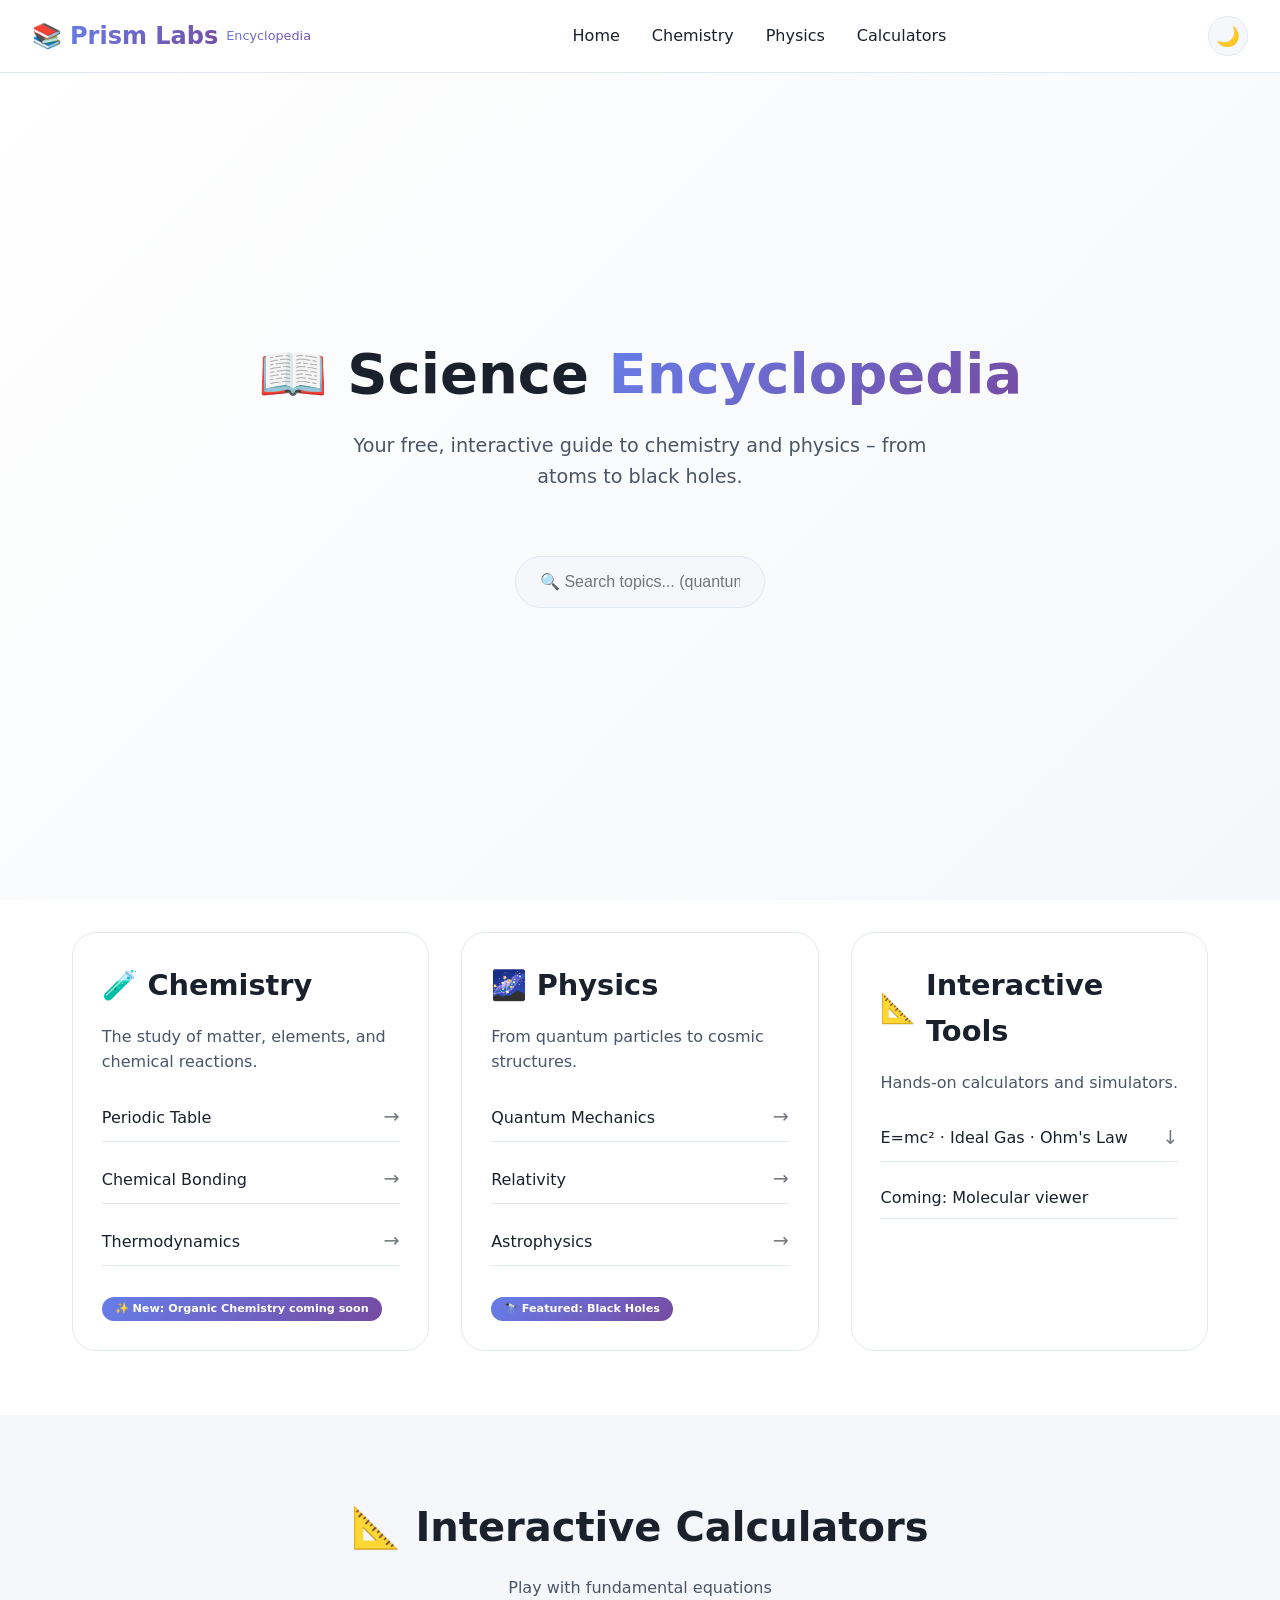
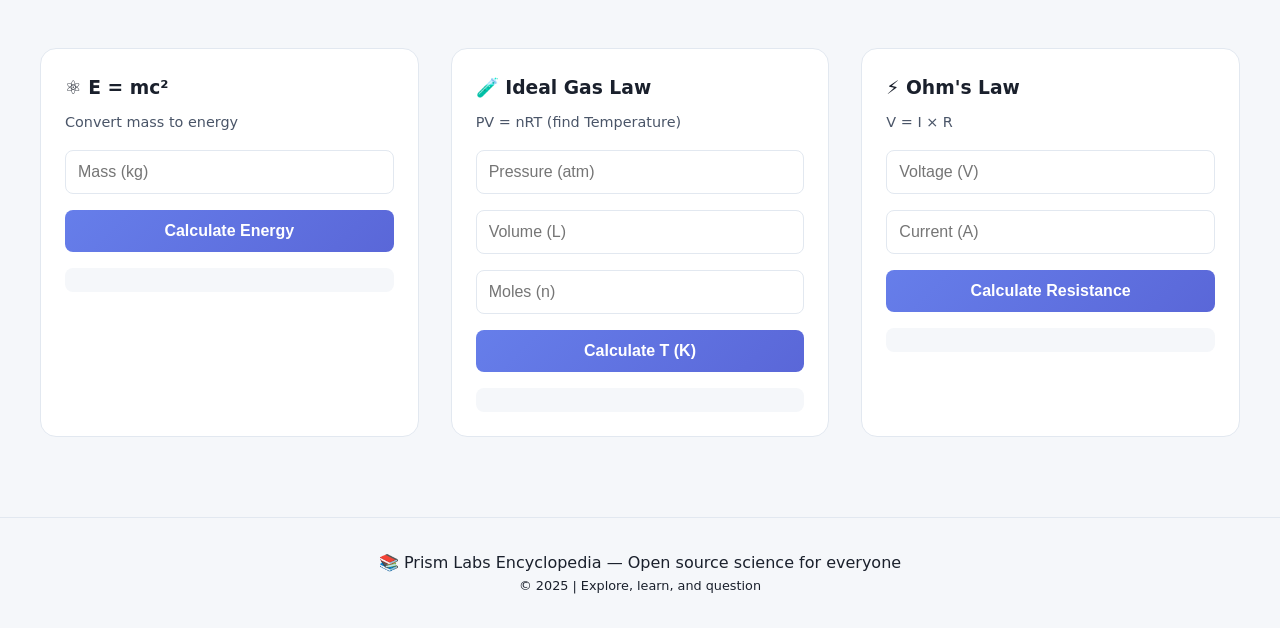
==== commit af3fb6f6: "Update index.html" ====
--- a/index.html
+++ b/index.html
@@ -6,38 +6,38 @@
     <title>Prism Labs | Science Encyclopedia</title>
     <link rel="stylesheet" href="style.css">
     <style>
-        /* Additional directory-specific styles */
         .directory-grid {
             display: grid;
-            grid-template-columns: repeat(auto-fit, minmax(300px, 1fr));
+            grid-template-columns: repeat(auto-fit, minmax(320px, 1fr));
             gap: 2rem;
             margin-top: 2rem;
         }
         .category-card {
             background: var(--card);
             border: 1px solid var(--border);
-            border-radius: 20px;
-            padding: 1.5rem;
+            border-radius: 24px;
+            padding: 1.8rem;
             transition: all 0.3s;
         }
         .category-card:hover {
-            transform: translateY(-5px);
-            box-shadow: 0 20px 30px -10px rgba(0,0,0,0.2);
+            transform: translateY(-6px);
+            box-shadow: 0 20px 30px -12px rgba(0,0,0,0.15);
         }
         .category-title {
             font-size: 1.8rem;
+            font-weight: 700;
             margin-bottom: 1rem;
             display: flex;
             align-items: center;
-            gap: 0.5rem;
+            gap: 0.6rem;
         }
         .topic-list {
             list-style: none;
-            margin-top: 1rem;
+            margin-top: 1.2rem;
         }
         .topic-list li {
-            margin: 0.75rem 0;
-            padding: 0.5rem;
+            margin: 0.9rem 0;
+            padding: 0.5rem 0;
             border-bottom: 1px solid var(--border);
         }
         .topic-list a {
@@ -46,37 +46,45 @@
             display: flex;
             justify-content: space-between;
             align-items: center;
-            transition: color 0.2s;
+            font-weight: 500;
+            transition: 0.2s;
         }
         .topic-list a:hover {
             color: var(--accent);
+            transform: translateX(4px);
         }
         .arrow {
             opacity: 0.6;
-        }
-        .featured {
+            font-size: 1.2rem;
+        }
+        .featured-badge {
             background: linear-gradient(135deg, var(--accent), #764ba2);
             color: white;
-            padding: 0.25rem 0.75rem;
-            border-radius: 50px;
+            padding: 0.2rem 0.8rem;
+            border-radius: 30px;
             font-size: 0.7rem;
             font-weight: 600;
+            display: inline-block;
+            margin-top: 1rem;
         }
         .search-box {
-            max-width: 500px;
-            margin: 2rem auto;
+            max-width: 540px;
+            margin: 2rem auto 0;
         }
         .search-box input {
             width: 100%;
-            padding: 1rem;
+            padding: 1rem 1.5rem;
             font-size: 1rem;
-            border-radius: 50px;
+            border-radius: 60px;
+            background: var(--bg-secondary);
+            border: 1px solid var(--border);
+            color: var(--text);
         }
     </style>
 </head>
 <body>
     <nav>
-        <div class="logo">📚 <span>Prism Labs</span> <span style="font-size:0.8rem;">Encyclopedia</span></div>
+        <div class="logo">📚 <span>Prism Labs</span> <span style="font-size:0.8rem; font-weight:normal;">Encyclopedia</span></div>
         <ul class="nav-links">
             <li><a href="index.html">Home</a></li>
             <li><a href="#chemistry">Chemistry</a></li>
@@ -90,45 +98,37 @@
         <h1>📖 Science <span class="gradient">Encyclopedia</span></h1>
         <p>Your free, interactive guide to chemistry and physics – from atoms to black holes.</p>
         <div class="search-box">
-            <input type="text" id="searchInput" placeholder="🔍 Search topics... (e.g., quantum, bond, star)" onkeyup="searchTopics()">
+            <input type="text" id="searchInput" placeholder="🔍 Search topics... (quantum, bonding, star, etc.)" onkeyup="searchTopics()">
         </div>
     </section>
 
     <div class="container" style="padding: 0 2rem 4rem;">
         <div class="directory-grid">
-            <!-- Chemistry Category -->
+            <!-- Chemistry -->
             <div class="category-card" id="chemistry-cat">
-                <div class="category-title">
-                    <span>🧪</span> Chemistry
-                </div>
-                <p style="color: var(--text-secondary); margin-bottom: 1rem;">The study of matter, elements, and reactions.</p>
+                <div class="category-title"><span>🧪</span> Chemistry</div>
+                <p style="color: var(--text-secondary); margin-bottom: 1rem;">The study of matter, elements, and chemical reactions.</p>
                 <ul class="topic-list">
                     <li><a href="topics/chemistry/periodic-table.html">Periodic Table <span class="arrow">→</span></a></li>
                     <li><a href="topics/chemistry/chemical-bonding.html">Chemical Bonding <span class="arrow">→</span></a></li>
                     <li><a href="topics/chemistry/thermodynamics.html">Thermodynamics <span class="arrow">→</span></a></li>
                 </ul>
-                <div class="featured" style="margin-top: 1rem; display: inline-block;">New: Organic Chemistry coming soon</div>
-            </div>
-
-            <!-- Physics Category -->
+                <div class="featured-badge">✨ New: Organic Chemistry coming soon</div>
+            </div>
+            <!-- Physics -->
             <div class="category-card" id="physics-cat">
-                <div class="category-title">
-                    <span>🌌</span> Physics
-                </div>
+                <div class="category-title"><span>🌌</span> Physics</div>
                 <p style="color: var(--text-secondary); margin-bottom: 1rem;">From quantum particles to cosmic structures.</p>
                 <ul class="topic-list">
                     <li><a href="topics/physics/quantum-mechanics.html">Quantum Mechanics <span class="arrow">→</span></a></li>
                     <li><a href="topics/physics/relativity.html">Relativity <span class="arrow">→</span></a></li>
                     <li><a href="topics/physics/astrophysics.html">Astrophysics <span class="arrow">→</span></a></li>
                 </ul>
-                <div class="featured" style="margin-top: 1rem; display: inline-block;">Featured: Black Holes</div>
-            </div>
-
-            <!-- Interactive Tools (link to calculators) -->
+                <div class="featured-badge">🔭 Featured: Black Holes</div>
+            </div>
+            <!-- Interactive card -->
             <div class="category-card">
-                <div class="category-title">
-                    <span>📐</span> Interactive
-                </div>
+                <div class="category-title"><span>📐</span> Interactive Tools</div>
                 <p style="color: var(--text-secondary); margin-bottom: 1rem;">Hands‑on calculators and simulators.</p>
                 <ul class="topic-list">
                     <li><a href="#calculators" id="calcLink">E=mc² · Ideal Gas · Ohm's Law <span class="arrow">↓</span></a></li>
@@ -178,31 +178,22 @@
 
     <script src="script.js"></script>
     <script>
-        // Search function
         function searchTopics() {
             let input = document.getElementById('searchInput').value.toLowerCase();
             let topics = document.querySelectorAll('.topic-list a');
             topics.forEach(link => {
                 let text = link.innerText.toLowerCase();
                 let li = link.parentElement;
-                if (text.includes(input)) {
-                    li.style.display = '';
-                } else {
-                    li.style.display = 'none';
-                }
+                if (text.includes(input)) li.style.display = '';
+                else li.style.display = 'none';
             });
-            // Also show/hide categories if no visible topics
             let cats = document.querySelectorAll('.category-card');
             cats.forEach(cat => {
-                let visibleTopics = cat.querySelectorAll('.topic-list li[style=""]').length;
-                if (visibleTopics === 0 && input !== "") {
-                    cat.style.display = 'none';
-                } else {
-                    cat.style.display = '';
-                }
+                let visible = cat.querySelectorAll('.topic-list li[style=""]').length;
+                if (visible === 0 && input !== "") cat.style.display = 'none';
+                else cat.style.display = '';
             });
         }
-        // Smooth scroll to calculators from directory
         document.getElementById('calcLink')?.addEventListener('click', function(e) {
             e.preventDefault();
             document.querySelector('#calculators').scrollIntoView({ behavior: 'smooth' });
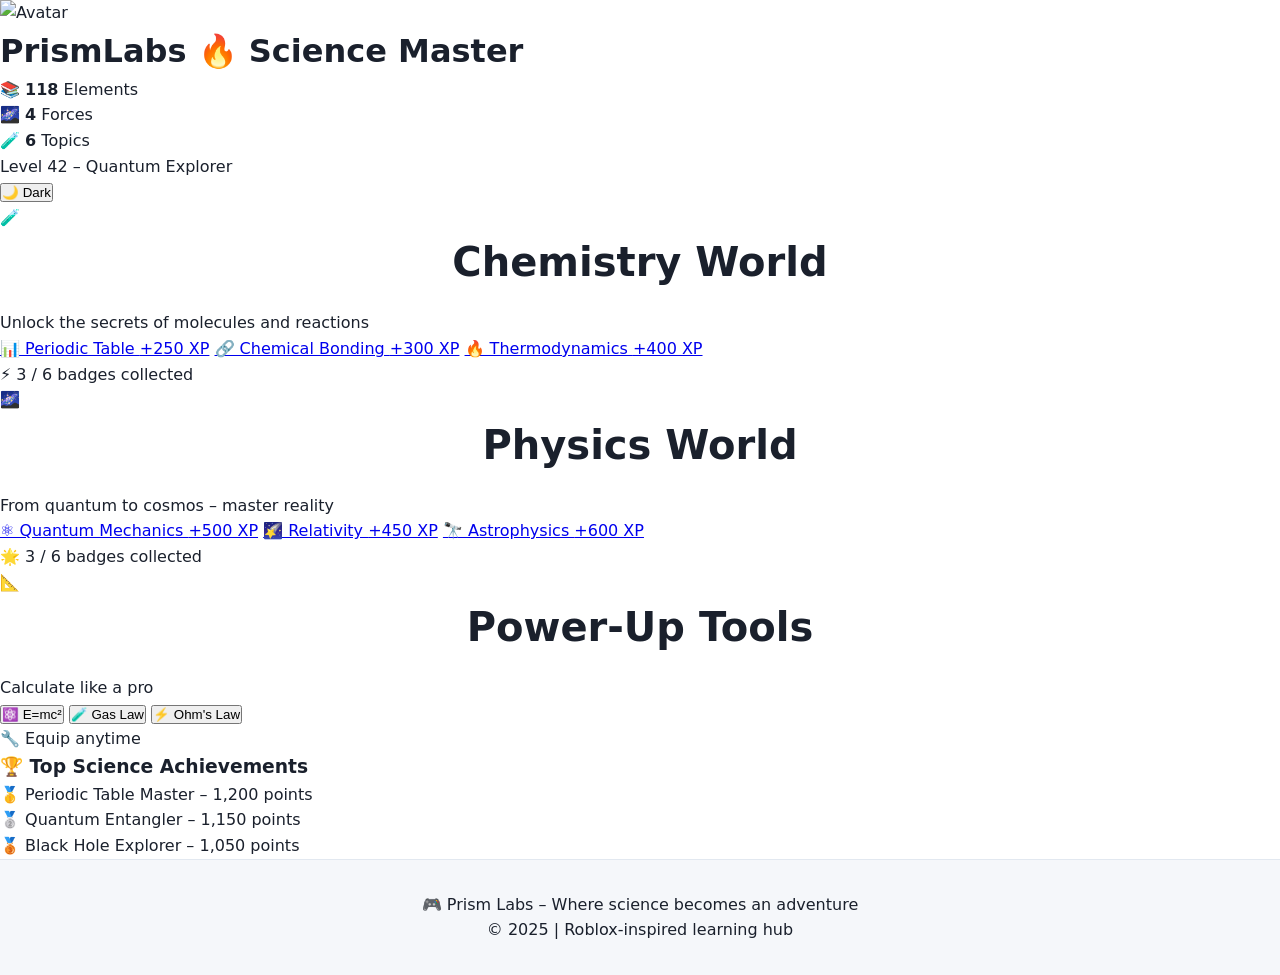
==== commit 74169986: "Update index.html" ====
--- a/index.html
+++ b/index.html
@@ -3,201 +3,88 @@
 <head>
     <meta charset="UTF-8">
     <meta name="viewport" content="width=device-width, initial-scale=1.0">
-    <title>Prism Labs | Science Encyclopedia</title>
+    <title>Prism Labs | Roblox‑Style Science Hub</title>
     <link rel="stylesheet" href="style.css">
-    <style>
-        .directory-grid {
-            display: grid;
-            grid-template-columns: repeat(auto-fit, minmax(320px, 1fr));
-            gap: 2rem;
-            margin-top: 2rem;
-        }
-        .category-card {
-            background: var(--card);
-            border: 1px solid var(--border);
-            border-radius: 24px;
-            padding: 1.8rem;
-            transition: all 0.3s;
-        }
-        .category-card:hover {
-            transform: translateY(-6px);
-            box-shadow: 0 20px 30px -12px rgba(0,0,0,0.15);
-        }
-        .category-title {
-            font-size: 1.8rem;
-            font-weight: 700;
-            margin-bottom: 1rem;
-            display: flex;
-            align-items: center;
-            gap: 0.6rem;
-        }
-        .topic-list {
-            list-style: none;
-            margin-top: 1.2rem;
-        }
-        .topic-list li {
-            margin: 0.9rem 0;
-            padding: 0.5rem 0;
-            border-bottom: 1px solid var(--border);
-        }
-        .topic-list a {
-            text-decoration: none;
-            color: var(--text);
-            display: flex;
-            justify-content: space-between;
-            align-items: center;
-            font-weight: 500;
-            transition: 0.2s;
-        }
-        .topic-list a:hover {
-            color: var(--accent);
-            transform: translateX(4px);
-        }
-        .arrow {
-            opacity: 0.6;
-            font-size: 1.2rem;
-        }
-        .featured-badge {
-            background: linear-gradient(135deg, var(--accent), #764ba2);
-            color: white;
-            padding: 0.2rem 0.8rem;
-            border-radius: 30px;
-            font-size: 0.7rem;
-            font-weight: 600;
-            display: inline-block;
-            margin-top: 1rem;
-        }
-        .search-box {
-            max-width: 540px;
-            margin: 2rem auto 0;
-        }
-        .search-box input {
-            width: 100%;
-            padding: 1rem 1.5rem;
-            font-size: 1rem;
-            border-radius: 60px;
-            background: var(--bg-secondary);
-            border: 1px solid var(--border);
-            color: var(--text);
-        }
-    </style>
+    <link href="https://fonts.googleapis.com/css2?family=Poppins:wght@400;500;600;700;800&display=swap" rel="stylesheet">
 </head>
 <body>
-    <nav>
-        <div class="logo">📚 <span>Prism Labs</span> <span style="font-size:0.8rem; font-weight:normal;">Encyclopedia</span></div>
-        <ul class="nav-links">
-            <li><a href="index.html">Home</a></li>
-            <li><a href="#chemistry">Chemistry</a></li>
-            <li><a href="#physics">Physics</a></li>
-            <li><a href="#calculators">Calculators</a></li>
-        </ul>
-        <button class="theme-toggle" id="themeToggle">🌙</button>
-    </nav>
-
-    <section class="hero" style="padding-bottom: 2rem;">
-        <h1>📖 Science <span class="gradient">Encyclopedia</span></h1>
-        <p>Your free, interactive guide to chemistry and physics – from atoms to black holes.</p>
-        <div class="search-box">
-            <input type="text" id="searchInput" placeholder="🔍 Search topics... (quantum, bonding, star, etc.)" onkeyup="searchTopics()">
-        </div>
-    </section>
-
-    <div class="container" style="padding: 0 2rem 4rem;">
-        <div class="directory-grid">
-            <!-- Chemistry -->
-            <div class="category-card" id="chemistry-cat">
-                <div class="category-title"><span>🧪</span> Chemistry</div>
-                <p style="color: var(--text-secondary); margin-bottom: 1rem;">The study of matter, elements, and chemical reactions.</p>
-                <ul class="topic-list">
-                    <li><a href="topics/chemistry/periodic-table.html">Periodic Table <span class="arrow">→</span></a></li>
-                    <li><a href="topics/chemistry/chemical-bonding.html">Chemical Bonding <span class="arrow">→</span></a></li>
-                    <li><a href="topics/chemistry/thermodynamics.html">Thermodynamics <span class="arrow">→</span></a></li>
-                </ul>
-                <div class="featured-badge">✨ New: Organic Chemistry coming soon</div>
+    <div class="profile-header">
+        <div class="profile-banner"></div>
+        <div class="profile-container">
+            <div class="avatar">
+                <img src="https://api.dicebear.com/7.x/adventurer/svg?seed=PrismLabs&backgroundColor=667eea" alt="Avatar">
             </div>
-            <!-- Physics -->
-            <div class="category-card" id="physics-cat">
-                <div class="category-title"><span>🌌</span> Physics</div>
-                <p style="color: var(--text-secondary); margin-bottom: 1rem;">From quantum particles to cosmic structures.</p>
-                <ul class="topic-list">
-                    <li><a href="topics/physics/quantum-mechanics.html">Quantum Mechanics <span class="arrow">→</span></a></li>
-                    <li><a href="topics/physics/relativity.html">Relativity <span class="arrow">→</span></a></li>
-                    <li><a href="topics/physics/astrophysics.html">Astrophysics <span class="arrow">→</span></a></li>
-                </ul>
-                <div class="featured-badge">🔭 Featured: Black Holes</div>
+            <div class="profile-info">
+                <h1>PrismLabs <span class="badge">🔥 Science Master</span></h1>
+                <div class="stats-row">
+                    <div class="stat-box">📚 <strong>118</strong> Elements</div>
+                    <div class="stat-box">🌌 <strong>4</strong> Forces</div>
+                    <div class="stat-box">🧪 <strong>6</strong> Topics</div>
+                </div>
+                <div class="level-progress">
+                    <span>Level 42 – Quantum Explorer</span>
+                    <div class="progress-bar"><div class="progress-fill" style="width:68%"></div></div>
+                </div>
             </div>
-            <!-- Interactive card -->
-            <div class="category-card">
-                <div class="category-title"><span>📐</span> Interactive Tools</div>
-                <p style="color: var(--text-secondary); margin-bottom: 1rem;">Hands‑on calculators and simulators.</p>
-                <ul class="topic-list">
-                    <li><a href="#calculators" id="calcLink">E=mc² · Ideal Gas · Ohm's Law <span class="arrow">↓</span></a></li>
-                    <li><a href="#">Coming: Molecular viewer</a></li>
-                </ul>
-            </div>
+            <button class="theme-toggle-roblox" id="themeToggle">🌙 Dark</button>
         </div>
     </div>
 
-    <section id="calculators" class="section" style="background: var(--bg-secondary);">
-        <div class="container">
-            <h2>📐 Interactive Calculators</h2>
-            <div class="section-subtitle">Play with fundamental equations</div>
-            <div class="calc-grid">
-                <div class="calc-card">
-                    <h3>⚛️ E = mc²</h3>
-                    <p>Convert mass to energy</p>
-                    <input type="number" id="mass" placeholder="Mass (kg)">
-                    <button class="calc-btn" onclick="calcEnergy()">Calculate Energy</button>
-                    <div id="energyResult" class="result"></div>
-                </div>
-                <div class="calc-card">
-                    <h3>🧪 Ideal Gas Law</h3>
-                    <p>PV = nRT (find Temperature)</p>
-                    <input type="number" id="pressure" placeholder="Pressure (atm)">
-                    <input type="number" id="volume" placeholder="Volume (L)">
-                    <input type="number" id="moles" placeholder="Moles (n)">
-                    <button class="calc-btn" onclick="calcTemp()">Calculate T (K)</button>
-                    <div id="tempResult" class="result"></div>
-                </div>
-                <div class="calc-card">
-                    <h3>⚡ Ohm's Law</h3>
-                    <p>V = I × R</p>
-                    <input type="number" id="voltage" placeholder="Voltage (V)">
-                    <input type="number" id="current" placeholder="Current (A)">
-                    <button class="calc-btn" onclick="calcResistance()">Calculate Resistance</button>
-                    <div id="resistanceResult" class="result"></div>
-                </div>
+    <div class="game-grid">
+        <!-- Chemistry World -->
+        <div class="world-card">
+            <div class="world-icon">🧪</div>
+            <h2>Chemistry World</h2>
+            <p>Unlock the secrets of molecules and reactions</p>
+            <div class="achievement-list">
+                <a href="topics/chemistry/periodic-table.html" class="achieve">📊 Periodic Table <span class="xp">+250 XP</span></a>
+                <a href="topics/chemistry/chemical-bonding.html" class="achieve">🔗 Chemical Bonding <span class="xp">+300 XP</span></a>
+                <a href="topics/chemistry/thermodynamics.html" class="achieve">🔥 Thermodynamics <span class="xp">+400 XP</span></a>
             </div>
+            <div class="world-footer">⚡ 3 / 6 badges collected</div>
         </div>
-    </section>
+
+        <!-- Physics World -->
+        <div class="world-card">
+            <div class="world-icon">🌌</div>
+            <h2>Physics World</h2>
+            <p>From quantum to cosmos – master reality</p>
+            <div class="achievement-list">
+                <a href="topics/physics/quantum-mechanics.html" class="achieve">⚛️ Quantum Mechanics <span class="xp">+500 XP</span></a>
+                <a href="topics/physics/relativity.html" class="achieve">🌠 Relativity <span class="xp">+450 XP</span></a>
+                <a href="topics/physics/astrophysics.html" class="achieve">🔭 Astrophysics <span class="xp">+600 XP</span></a>
+            </div>
+            <div class="world-footer">🌟 3 / 6 badges collected</div>
+        </div>
+
+        <!-- Interactive Tools = Power‑Ups -->
+        <div class="world-card powerups">
+            <div class="world-icon">📐</div>
+            <h2>Power‑Up Tools</h2>
+            <p>Calculate like a pro</p>
+            <div class="calc-mini">
+                <button class="calc-mini-btn" onclick="alert('E=mc²: Energy = mass × c²')">⚛️ E=mc²</button>
+                <button class="calc-mini-btn" onclick="alert('Ideal Gas: PV = nRT')">🧪 Gas Law</button>
+                <button class="calc-mini-btn" onclick="alert('Ohm: V = IR')">⚡ Ohm's Law</button>
+            </div>
+            <div class="world-footer">🔧 Equip anytime</div>
+        </div>
+    </div>
+
+    <div class="leaderboard">
+        <h3>🏆 Top Science Achievements</h3>
+        <div class="leaderboard-list">
+            <div class="leader-item">🥇 Periodic Table Master – 1,200 points</div>
+            <div class="leader-item">🥈 Quantum Entangler – 1,150 points</div>
+            <div class="leader-item">🥉 Black Hole Explorer – 1,050 points</div>
+        </div>
+    </div>
 
     <footer>
-        <p>📚 Prism Labs Encyclopedia — Open source science for everyone</p>
-        <p style="font-size: 0.8rem;">© 2025 | Explore, learn, and question</p>
+        <p>🎮 Prism Labs – Where science becomes an adventure</p>
+        <p>© 2025 | Roblox‑inspired learning hub</p>
     </footer>
 
     <script src="script.js"></script>
-    <script>
-        function searchTopics() {
-            let input = document.getElementById('searchInput').value.toLowerCase();
-            let topics = document.querySelectorAll('.topic-list a');
-            topics.forEach(link => {
-                let text = link.innerText.toLowerCase();
-                let li = link.parentElement;
-                if (text.includes(input)) li.style.display = '';
-                else li.style.display = 'none';
-            });
-            let cats = document.querySelectorAll('.category-card');
-            cats.forEach(cat => {
-                let visible = cat.querySelectorAll('.topic-list li[style=""]').length;
-                if (visible === 0 && input !== "") cat.style.display = 'none';
-                else cat.style.display = '';
-            });
-        }
-        document.getElementById('calcLink')?.addEventListener('click', function(e) {
-            e.preventDefault();
-            document.querySelector('#calculators').scrollIntoView({ behavior: 'smooth' });
-        });
-    </script>
 </body>
 </html>
--- a/style.css
+++ b/style.css
@@ -32,7 +32,6 @@
     line-height: 1.6;
 }
 
-/* Navbar */
 nav {
     position: fixed;
     top: 0;
@@ -87,10 +86,8 @@
     height: 40px;
     cursor: pointer;
     font-size: 1.2rem;
-    transition: all 0.3s;
-}
-
-/* Hero */
+}
+
 .hero {
     min-height: 100vh;
     display: flex;
@@ -103,10 +100,9 @@
 }
 
 .hero h1 {
-    font-size: 3.5rem;
+    font-size: 3rem;
     font-weight: 800;
-    margin-bottom: 1.5rem;
-    line-height: 1.2;
+    margin-bottom: 1rem;
 }
 
 .gradient {
@@ -116,13 +112,6 @@
     color: transparent;
 }
 
-.hero p {
-    font-size: 1.2rem;
-    color: var(--text-secondary);
-    max-width: 600px;
-    margin-bottom: 2rem;
-}
-
 .btn {
     padding: 0.75rem 1.5rem;
     border-radius: 8px;
@@ -143,35 +132,6 @@
     box-shadow: 0 10px 20px rgba(102, 126, 234, 0.3);
 }
 
-.btn-secondary {
-    background: var(--bg-secondary);
-    color: var(--text);
-    border: 1px solid var(--border);
-}
-
-/* Stats */
-.stats {
-    display: flex;
-    gap: 3rem;
-    margin-top: 3rem;
-}
-
-.stat {
-    text-align: center;
-}
-
-.stat-number {
-    font-size: 2rem;
-    font-weight: 700;
-    color: var(--accent);
-}
-
-.stat-label {
-    font-size: 0.875rem;
-    color: var(--text-secondary);
-}
-
-/* Sections */
 .section {
     padding: 5rem 2rem;
 }
@@ -193,13 +153,13 @@
     margin-bottom: 3rem;
 }
 
-.grid {
+.grid, .calc-grid {
     display: grid;
     grid-template-columns: repeat(auto-fit, minmax(280px, 1fr));
     gap: 2rem;
 }
 
-.card {
+.card, .calc-card {
     background: var(--card);
     border: 1px solid var(--border);
     border-radius: 16px;
@@ -207,49 +167,13 @@
     transition: all 0.3s;
 }
 
-.card:hover {
+.card:hover, .calc-card:hover {
     transform: translateY(-5px);
-    box-shadow: 0 10px 25px -5px rgba(0,0,0,0.1);
 }
 
 .card-icon {
     font-size: 2.5rem;
     margin-bottom: 1rem;
-}
-
-.card h3 {
-    font-size: 1.25rem;
-    margin-bottom: 0.5rem;
-}
-
-.card p {
-    color: var(--text-secondary);
-    font-size: 0.9rem;
-}
-
-/* Calculator section */
-.calc-grid {
-    display: grid;
-    grid-template-columns: repeat(auto-fit, minmax(300px, 1fr));
-    gap: 2rem;
-    margin-top: 2rem;
-}
-
-.calc-card {
-    background: var(--card);
-    border: 1px solid var(--border);
-    border-radius: 16px;
-    padding: 1.5rem;
-}
-
-.calc-card h3 {
-    margin-bottom: 0.5rem;
-}
-
-.calc-card p {
-    color: var(--text-secondary);
-    margin-bottom: 1rem;
-    font-size: 0.9rem;
 }
 
 input {
@@ -260,24 +184,17 @@
     border: 1px solid var(--border);
     border-radius: 8px;
     color: var(--text);
-    font-size: 1rem;
-}
-
-button.calc-btn {
+}
+
+.calc-btn {
     width: 100%;
     padding: 0.75rem;
     background: linear-gradient(135deg, var(--accent), var(--accent-dark));
     color: white;
     border: none;
     border-radius: 8px;
-    font-size: 1rem;
+    cursor: pointer;
     font-weight: 600;
-    cursor: pointer;
-    transition: all 0.3s;
-}
-
-button.calc-btn:hover {
-    transform: translateY(-2px);
 }
 
 .result {
@@ -286,10 +203,8 @@
     background: var(--bg-secondary);
     border-radius: 8px;
     text-align: center;
-    font-weight: 500;
-}
-
-/* Footer */
+}
+
 footer {
     text-align: center;
     padding: 2rem;
@@ -297,9 +212,7 @@
     border-top: 1px solid var(--border);
 }
 
-/* Responsive */
 @media (max-width: 768px) {
     .hero h1 { font-size: 2rem; }
     .nav-links { display: none; }
-    .stats { flex-direction: column; gap: 1rem; }
-}
+}
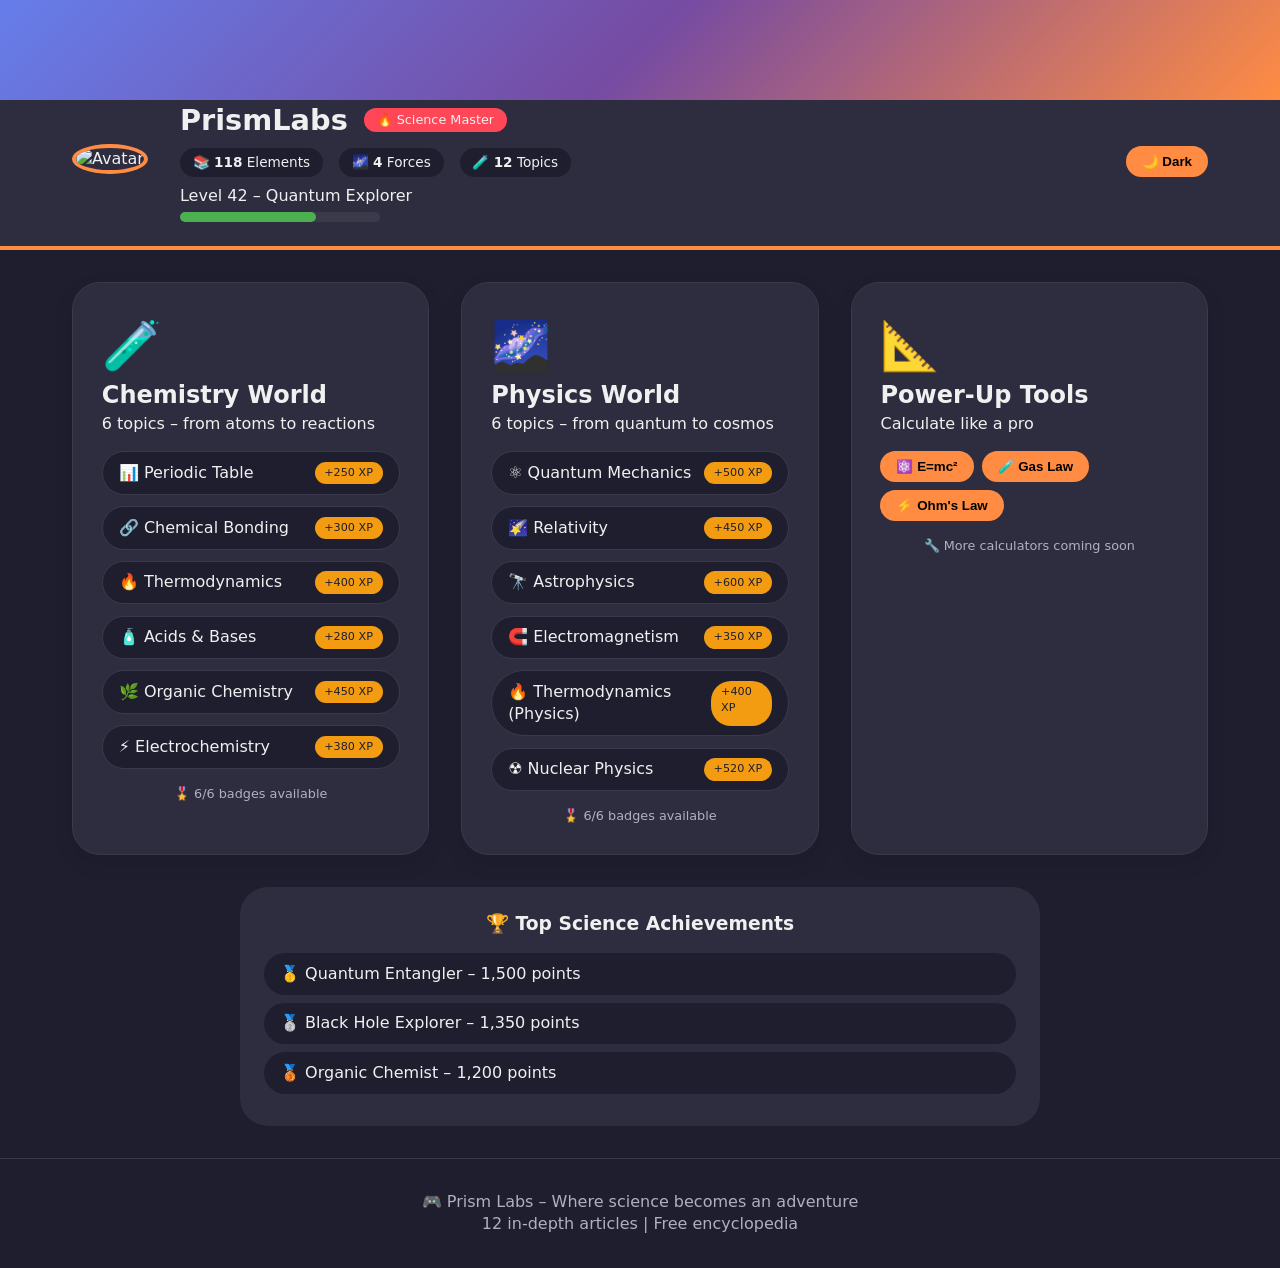
==== commit d1341d53: "Update index.html" ====
--- a/index.html
+++ b/index.html
@@ -3,7 +3,7 @@
 <head>
     <meta charset="UTF-8">
     <meta name="viewport" content="width=device-width, initial-scale=1.0">
-    <title>Prism Labs | Roblox‑Style Science Hub</title>
+    <title>Prism Labs | Roblox Science Hub</title>
     <link rel="stylesheet" href="style.css">
     <link href="https://fonts.googleapis.com/css2?family=Poppins:wght@400;500;600;700;800&display=swap" rel="stylesheet">
 </head>
@@ -19,7 +19,7 @@
                 <div class="stats-row">
                     <div class="stat-box">📚 <strong>118</strong> Elements</div>
                     <div class="stat-box">🌌 <strong>4</strong> Forces</div>
-                    <div class="stat-box">🧪 <strong>6</strong> Topics</div>
+                    <div class="stat-box">🧪 <strong>12</strong> Topics</div>
                 </div>
                 <div class="level-progress">
                     <span>Level 42 – Quantum Explorer</span>
@@ -31,58 +31,64 @@
     </div>
 
     <div class="game-grid">
-        <!-- Chemistry World -->
+        <!-- Chemistry World (6 articles) -->
         <div class="world-card">
             <div class="world-icon">🧪</div>
             <h2>Chemistry World</h2>
-            <p>Unlock the secrets of molecules and reactions</p>
+            <p>6 topics – from atoms to reactions</p>
             <div class="achievement-list">
                 <a href="topics/chemistry/periodic-table.html" class="achieve">📊 Periodic Table <span class="xp">+250 XP</span></a>
                 <a href="topics/chemistry/chemical-bonding.html" class="achieve">🔗 Chemical Bonding <span class="xp">+300 XP</span></a>
                 <a href="topics/chemistry/thermodynamics.html" class="achieve">🔥 Thermodynamics <span class="xp">+400 XP</span></a>
+                <a href="topics/chemistry/acids-bases.html" class="achieve">🧴 Acids & Bases <span class="xp">+280 XP</span></a>
+                <a href="topics/chemistry/organic-chemistry.html" class="achieve">🌿 Organic Chemistry <span class="xp">+450 XP</span></a>
+                <a href="topics/chemistry/electrochemistry.html" class="achieve">⚡ Electrochemistry <span class="xp">+380 XP</span></a>
             </div>
-            <div class="world-footer">⚡ 3 / 6 badges collected</div>
+            <div class="world-footer">🎖️ 6/6 badges available</div>
         </div>
 
-        <!-- Physics World -->
+        <!-- Physics World (6 articles) -->
         <div class="world-card">
             <div class="world-icon">🌌</div>
             <h2>Physics World</h2>
-            <p>From quantum to cosmos – master reality</p>
+            <p>6 topics – from quantum to cosmos</p>
             <div class="achievement-list">
                 <a href="topics/physics/quantum-mechanics.html" class="achieve">⚛️ Quantum Mechanics <span class="xp">+500 XP</span></a>
                 <a href="topics/physics/relativity.html" class="achieve">🌠 Relativity <span class="xp">+450 XP</span></a>
                 <a href="topics/physics/astrophysics.html" class="achieve">🔭 Astrophysics <span class="xp">+600 XP</span></a>
+                <a href="topics/physics/electromagnetism.html" class="achieve">🧲 Electromagnetism <span class="xp">+350 XP</span></a>
+                <a href="topics/physics/thermodynamics-physics.html" class="achieve">🔥 Thermodynamics (Physics) <span class="xp">+400 XP</span></a>
+                <a href="topics/physics/nuclear-physics.html" class="achieve">☢️ Nuclear Physics <span class="xp">+520 XP</span></a>
             </div>
-            <div class="world-footer">🌟 3 / 6 badges collected</div>
+            <div class="world-footer">🎖️ 6/6 badges available</div>
         </div>
 
-        <!-- Interactive Tools = Power‑Ups -->
+        <!-- Interactive Tools -->
         <div class="world-card powerups">
             <div class="world-icon">📐</div>
             <h2>Power‑Up Tools</h2>
             <p>Calculate like a pro</p>
             <div class="calc-mini">
-                <button class="calc-mini-btn" onclick="alert('E=mc²: Energy = mass × c²')">⚛️ E=mc²</button>
-                <button class="calc-mini-btn" onclick="alert('Ideal Gas: PV = nRT')">🧪 Gas Law</button>
-                <button class="calc-mini-btn" onclick="alert('Ohm: V = IR')">⚡ Ohm's Law</button>
+                <button class="calc-mini-btn" onclick="alert('E=mc²: Energy = mass × (299,792,458)² Joules')">⚛️ E=mc²</button>
+                <button class="calc-mini-btn" onclick="alert('Ideal Gas: PV = nRT → T = PV/(nR)')">🧪 Gas Law</button>
+                <button class="calc-mini-btn" onclick="alert('Ohm: V = IR → R = V/I')">⚡ Ohm's Law</button>
             </div>
-            <div class="world-footer">🔧 Equip anytime</div>
+            <div class="world-footer">🔧 More calculators coming soon</div>
         </div>
     </div>
 
     <div class="leaderboard">
         <h3>🏆 Top Science Achievements</h3>
         <div class="leaderboard-list">
-            <div class="leader-item">🥇 Periodic Table Master – 1,200 points</div>
-            <div class="leader-item">🥈 Quantum Entangler – 1,150 points</div>
-            <div class="leader-item">🥉 Black Hole Explorer – 1,050 points</div>
+            <div class="leader-item">🥇 Quantum Entangler – 1,500 points</div>
+            <div class="leader-item">🥈 Black Hole Explorer – 1,350 points</div>
+            <div class="leader-item">🥉 Organic Chemist – 1,200 points</div>
         </div>
     </div>
 
     <footer>
         <p>🎮 Prism Labs – Where science becomes an adventure</p>
-        <p>© 2025 | Roblox‑inspired learning hub</p>
+        <p>12 in‑depth articles | Free encyclopedia</p>
     </footer>
 
     <script src="script.js"></script>
--- a/style.css
+++ b/style.css
@@ -5,214 +5,243 @@
 }
 
 :root {
-    --bg: #ffffff;
-    --bg-secondary: #f5f7fa;
-    --text: #1a202c;
-    --text-secondary: #4a5568;
-    --accent: #667eea;
-    --accent-dark: #5a67d8;
-    --card: #ffffff;
-    --border: #e2e8f0;
-}
-
-[data-theme="dark"] {
-    --bg: #0f172a;
-    --bg-secondary: #1e293b;
-    --text: #f1f5f9;
-    --text-secondary: #cbd5e1;
-    --card: #1e293b;
-    --border: #334155;
+    --bg: #1e1e2f;
+    --card-bg: #2d2d3f;
+    --text: #f0f0f0;
+    --text-dim: #b0b0c0;
+    --accent: #ff8c42;
+    --accent-glow: #ffb347;
+    --border: #3a3a4a;
+    --progress: #4caf50;
+    --badge-bg: #ff4757;
+}
+
+[data-theme="light"] {
+    --bg: #f8f9fc;
+    --card-bg: #ffffff;
+    --text: #1e1e2a;
+    --text-dim: #5a5a6e;
+    --border: #dddde8;
 }
 
 body {
-    font-family: 'Inter', system-ui, -apple-system, sans-serif;
+    font-family: 'Poppins', system-ui, sans-serif;
     background: var(--bg);
     color: var(--text);
-    transition: all 0.3s ease;
-    line-height: 1.6;
-}
-
-nav {
-    position: fixed;
-    top: 0;
-    width: 100%;
-    background: var(--bg);
-    backdrop-filter: blur(10px);
-    border-bottom: 1px solid var(--border);
-    padding: 1rem 2rem;
+    transition: 0.2s;
+    line-height: 1.4;
+}
+
+/* Profile Header */
+.profile-header {
+    background: var(--card-bg);
+    border-bottom: 4px solid var(--accent);
+}
+
+.profile-banner {
+    height: 100px;
+    background: linear-gradient(135deg, #667eea, #764ba2, #ff8c42);
+}
+
+.profile-container {
+    max-width: 1200px;
+    margin: 0 auto;
+    padding: 0 2rem 1.5rem 2rem;
+    display: flex;
+    align-items: center;
+    gap: 2rem;
+    flex-wrap: wrap;
+    position: relative;
+}
+
+.avatar img {
+    width: 100px;
+    height: 100px;
+    border-radius: 50%;
+    border: 4px solid var(--accent);
+    background: #2d2d3f;
+    margin-top: -40px;
+}
+
+.profile-info h1 {
+    font-size: 1.8rem;
+    display: flex;
+    align-items: center;
+    gap: 1rem;
+    flex-wrap: wrap;
+}
+
+.badge {
+    background: var(--badge-bg);
+    font-size: 0.8rem;
+    padding: 0.2rem 0.8rem;
+    border-radius: 30px;
+    font-weight: 500;
+}
+
+.stats-row {
+    display: flex;
+    gap: 1rem;
+    margin: 0.5rem 0;
+}
+
+.stat-box {
+    background: var(--bg);
+    padding: 0.3rem 0.8rem;
+    border-radius: 20px;
+    font-size: 0.85rem;
+}
+
+.level-progress {
+    margin-top: 0.5rem;
+}
+
+.progress-bar {
+    width: 200px;
+    background: var(--border);
+    border-radius: 20px;
+    height: 10px;
+    margin-top: 5px;
+}
+
+.progress-fill {
+    background: var(--progress);
+    width: 68%;
+    height: 10px;
+    border-radius: 20px;
+}
+
+.theme-toggle-roblox {
+    background: var(--accent);
+    border: none;
+    padding: 0.5rem 1rem;
+    border-radius: 30px;
+    font-weight: bold;
+    cursor: pointer;
+    margin-left: auto;
+}
+
+/* Game Grid */
+.game-grid {
+    max-width: 1200px;
+    margin: 2rem auto;
+    display: grid;
+    grid-template-columns: repeat(auto-fit, minmax(300px, 1fr));
+    gap: 2rem;
+    padding: 0 2rem;
+}
+
+.world-card {
+    background: var(--card-bg);
+    border-radius: 28px;
+    padding: 1.8rem;
+    transition: 0.2s;
+    border: 1px solid var(--border);
+    box-shadow: 0 8px 20px rgba(0,0,0,0.1);
+}
+
+.world-card:hover {
+    transform: translateY(-6px);
+    border-color: var(--accent);
+    box-shadow: 0 12px 28px rgba(255,140,66,0.2);
+}
+
+.world-icon {
+    font-size: 3rem;
+}
+
+.achievement-list {
+    margin: 1rem 0;
+}
+
+.achieve {
     display: flex;
     justify-content: space-between;
-    align-items: center;
-    z-index: 1000;
-}
-
-.logo {
-    font-size: 1.5rem;
-    font-weight: 700;
-    display: flex;
-    align-items: center;
-    gap: 0.5rem;
-}
-
-.logo span {
-    background: linear-gradient(135deg, var(--accent), #764ba2);
-    -webkit-background-clip: text;
-    background-clip: text;
-    color: transparent;
-}
-
-.nav-links {
-    display: flex;
-    gap: 2rem;
-    list-style: none;
-}
-
-.nav-links a {
+    background: var(--bg);
+    margin: 0.7rem 0;
+    padding: 0.6rem 1rem;
+    border-radius: 40px;
     text-decoration: none;
     color: var(--text);
     font-weight: 500;
-    transition: color 0.3s;
-}
-
-.nav-links a:hover {
-    color: var(--accent);
-}
-
-.theme-toggle {
-    background: var(--bg-secondary);
+    transition: 0.1s;
     border: 1px solid var(--border);
-    border-radius: 50%;
-    width: 40px;
-    height: 40px;
+}
+
+.achieve:hover {
+    background: var(--accent);
+    color: #1e1e2f;
+    transform: scale(0.98);
+}
+
+.xp {
+    font-size: 0.7rem;
+    background: #f39c12;
+    padding: 0.2rem 0.6rem;
+    border-radius: 20px;
+    color: #1e1e2f;
+}
+
+.world-footer {
+    font-size: 0.8rem;
+    color: var(--text-dim);
+    margin-top: 1rem;
+    text-align: center;
+}
+
+.calc-mini {
+    display: flex;
+    gap: 0.5rem;
+    flex-wrap: wrap;
+    margin: 1rem 0;
+}
+
+.calc-mini-btn {
+    background: var(--accent);
+    border: none;
+    padding: 0.5rem 1rem;
+    border-radius: 40px;
+    font-weight: bold;
     cursor: pointer;
-    font-size: 1.2rem;
-}
-
-.hero {
-    min-height: 100vh;
-    display: flex;
-    flex-direction: column;
-    justify-content: center;
-    align-items: center;
-    text-align: center;
-    padding: 6rem 2rem 4rem;
-    background: linear-gradient(135deg, var(--bg) 0%, var(--bg-secondary) 100%);
-}
-
-.hero h1 {
-    font-size: 3rem;
-    font-weight: 800;
-    margin-bottom: 1rem;
-}
-
-.gradient {
-    background: linear-gradient(135deg, #667eea, #764ba2);
-    -webkit-background-clip: text;
-    background-clip: text;
-    color: transparent;
-}
-
-.btn {
-    padding: 0.75rem 1.5rem;
-    border-radius: 8px;
-    text-decoration: none;
-    font-weight: 600;
-    transition: all 0.3s;
-    display: inline-block;
-    margin: 0.5rem;
-}
-
-.btn-primary {
-    background: linear-gradient(135deg, var(--accent), var(--accent-dark));
-    color: white;
-}
-
-.btn-primary:hover {
-    transform: translateY(-2px);
-    box-shadow: 0 10px 20px rgba(102, 126, 234, 0.3);
-}
-
-.section {
-    padding: 5rem 2rem;
-}
-
-.container {
-    max-width: 1200px;
-    margin: 0 auto;
-}
-
-h2 {
-    font-size: 2.5rem;
+    transition: 0.1s;
+}
+
+.calc-mini-btn:hover {
+    transform: scale(1.02);
+    background: var(--accent-glow);
+}
+
+/* Leaderboard */
+.leaderboard {
+    max-width: 800px;
+    margin: 2rem auto;
+    background: var(--card-bg);
+    border-radius: 28px;
+    padding: 1.5rem;
+}
+
+.leaderboard h3 {
     text-align: center;
     margin-bottom: 1rem;
 }
 
-.section-subtitle {
-    text-align: center;
-    color: var(--text-secondary);
-    margin-bottom: 3rem;
-}
-
-.grid, .calc-grid {
-    display: grid;
-    grid-template-columns: repeat(auto-fit, minmax(280px, 1fr));
-    gap: 2rem;
-}
-
-.card, .calc-card {
-    background: var(--card);
-    border: 1px solid var(--border);
-    border-radius: 16px;
-    padding: 1.5rem;
-    transition: all 0.3s;
-}
-
-.card:hover, .calc-card:hover {
-    transform: translateY(-5px);
-}
-
-.card-icon {
-    font-size: 2.5rem;
-    margin-bottom: 1rem;
-}
-
-input {
-    width: 100%;
-    padding: 0.75rem;
-    margin-bottom: 1rem;
-    background: var(--bg);
-    border: 1px solid var(--border);
-    border-radius: 8px;
-    color: var(--text);
-}
-
-.calc-btn {
-    width: 100%;
-    padding: 0.75rem;
-    background: linear-gradient(135deg, var(--accent), var(--accent-dark));
-    color: white;
-    border: none;
-    border-radius: 8px;
-    cursor: pointer;
-    font-weight: 600;
-}
-
-.result {
-    margin-top: 1rem;
-    padding: 0.75rem;
-    background: var(--bg-secondary);
-    border-radius: 8px;
-    text-align: center;
+.leader-item {
+    background: var(--bg);
+    margin: 0.5rem 0;
+    padding: 0.6rem 1rem;
+    border-radius: 30px;
 }
 
 footer {
     text-align: center;
     padding: 2rem;
-    background: var(--bg-secondary);
+    color: var(--text-dim);
     border-top: 1px solid var(--border);
+    margin-top: 2rem;
 }
 
 @media (max-width: 768px) {
-    .hero h1 { font-size: 2rem; }
-    .nav-links { display: none; }
-}
+    .profile-container { flex-direction: column; align-items: center; text-align: center; }
+    .theme-toggle-roblox { margin-left: 0; }
+    .stats-row { justify-content: center; }
+}
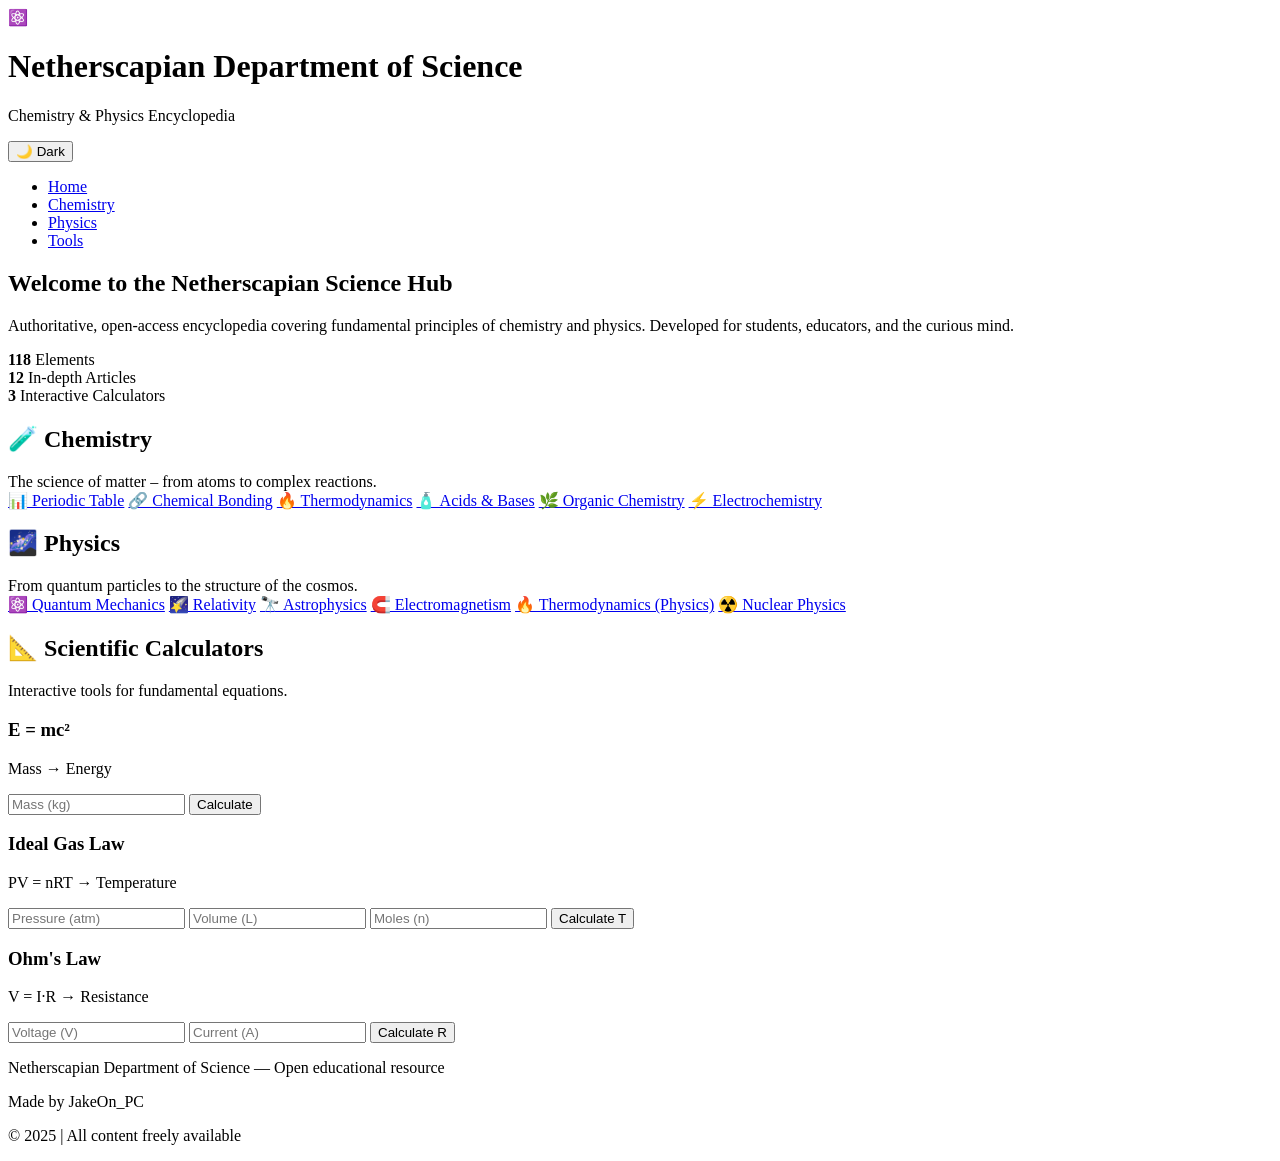
==== commit 4b53de4c: "Update index.html" ====
--- a/index.html
+++ b/index.html
@@ -3,92 +3,111 @@
 <head>
     <meta charset="UTF-8">
     <meta name="viewport" content="width=device-width, initial-scale=1.0">
-    <title>Prism Labs | Roblox Science Hub</title>
+    <title>Netherscapian Department of Science | Official Encyclopedia</title>
     <link rel="stylesheet" href="style.css">
-    <link href="https://fonts.googleapis.com/css2?family=Poppins:wght@400;500;600;700;800&display=swap" rel="stylesheet">
+    <link href="https://fonts.googleapis.com/css2?family=Inter:opsz,wght@14..32,300;14..32,400;14..32,500;14..32,600;14..32,700&display=swap" rel="stylesheet">
 </head>
 <body>
-    <div class="profile-header">
-        <div class="profile-banner"></div>
-        <div class="profile-container">
-            <div class="avatar">
-                <img src="https://api.dicebear.com/7.x/adventurer/svg?seed=PrismLabs&backgroundColor=667eea" alt="Avatar">
-            </div>
-            <div class="profile-info">
-                <h1>PrismLabs <span class="badge">🔥 Science Master</span></h1>
-                <div class="stats-row">
-                    <div class="stat-box">📚 <strong>118</strong> Elements</div>
-                    <div class="stat-box">🌌 <strong>4</strong> Forces</div>
-                    <div class="stat-box">🧪 <strong>12</strong> Topics</div>
-                </div>
-                <div class="level-progress">
-                    <span>Level 42 – Quantum Explorer</span>
-                    <div class="progress-bar"><div class="progress-fill" style="width:68%"></div></div>
+    <header>
+        <div class="header-container">
+            <div class="dept-name">
+                <span class="emblem">⚛️</span>
+                <div>
+                    <h1>Netherscapian Department of Science</h1>
+                    <p class="tagline">Chemistry & Physics Encyclopedia</p>
                 </div>
             </div>
-            <button class="theme-toggle-roblox" id="themeToggle">🌙 Dark</button>
+            <button class="theme-toggle" id="themeToggle" aria-label="Dark mode">🌙</button>
         </div>
-    </div>
+        <nav class="main-nav">
+            <ul>
+                <li><a href="#home">Home</a></li>
+                <li><a href="#chemistry">Chemistry</a></li>
+                <li><a href="#physics">Physics</a></li>
+                <li><a href="#calculators">Tools</a></li>
+            </ul>
+        </nav>
+    </header>
 
-    <div class="game-grid">
-        <!-- Chemistry World (6 articles) -->
-        <div class="world-card">
-            <div class="world-icon">🧪</div>
-            <h2>Chemistry World</h2>
-            <p>6 topics – from atoms to reactions</p>
-            <div class="achievement-list">
-                <a href="topics/chemistry/periodic-table.html" class="achieve">📊 Periodic Table <span class="xp">+250 XP</span></a>
-                <a href="topics/chemistry/chemical-bonding.html" class="achieve">🔗 Chemical Bonding <span class="xp">+300 XP</span></a>
-                <a href="topics/chemistry/thermodynamics.html" class="achieve">🔥 Thermodynamics <span class="xp">+400 XP</span></a>
-                <a href="topics/chemistry/acids-bases.html" class="achieve">🧴 Acids & Bases <span class="xp">+280 XP</span></a>
-                <a href="topics/chemistry/organic-chemistry.html" class="achieve">🌿 Organic Chemistry <span class="xp">+450 XP</span></a>
-                <a href="topics/chemistry/electrochemistry.html" class="achieve">⚡ Electrochemistry <span class="xp">+380 XP</span></a>
+    <main>
+        <section id="home" class="hero">
+            <h2>Welcome to the <span class="highlight">Netherscapian</span> Science Hub</h2>
+            <p>Authoritative, open‑access encyclopedia covering fundamental principles of chemistry and physics. Developed for students, educators, and the curious mind.</p>
+            <div class="hero-stats">
+                <div class="stat"><strong>118</strong> Elements</div>
+                <div class="stat"><strong>12</strong> In‑depth Articles</div>
+                <div class="stat"><strong>3</strong> Interactive Calculators</div>
             </div>
-            <div class="world-footer">🎖️ 6/6 badges available</div>
-        </div>
+        </section>
 
-        <!-- Physics World (6 articles) -->
-        <div class="world-card">
-            <div class="world-icon">🌌</div>
-            <h2>Physics World</h2>
-            <p>6 topics – from quantum to cosmos</p>
-            <div class="achievement-list">
-                <a href="topics/physics/quantum-mechanics.html" class="achieve">⚛️ Quantum Mechanics <span class="xp">+500 XP</span></a>
-                <a href="topics/physics/relativity.html" class="achieve">🌠 Relativity <span class="xp">+450 XP</span></a>
-                <a href="topics/physics/astrophysics.html" class="achieve">🔭 Astrophysics <span class="xp">+600 XP</span></a>
-                <a href="topics/physics/electromagnetism.html" class="achieve">🧲 Electromagnetism <span class="xp">+350 XP</span></a>
-                <a href="topics/physics/thermodynamics-physics.html" class="achieve">🔥 Thermodynamics (Physics) <span class="xp">+400 XP</span></a>
-                <a href="topics/physics/nuclear-physics.html" class="achieve">☢️ Nuclear Physics <span class="xp">+520 XP</span></a>
+        <section id="chemistry" class="section">
+            <div class="container">
+                <h2>🧪 Chemistry</h2>
+                <div class="section-desc">The science of matter – from atoms to complex reactions.</div>
+                <div class="card-grid">
+                    <a href="topics/chemistry/periodic-table.html" class="card">📊 Periodic Table</a>
+                    <a href="topics/chemistry/chemical-bonding.html" class="card">🔗 Chemical Bonding</a>
+                    <a href="topics/chemistry/thermodynamics.html" class="card">🔥 Thermodynamics</a>
+                    <a href="topics/chemistry/acids-bases.html" class="card">🧴 Acids & Bases</a>
+                    <a href="topics/chemistry/organic-chemistry.html" class="card">🌿 Organic Chemistry</a>
+                    <a href="topics/chemistry/electrochemistry.html" class="card">⚡ Electrochemistry</a>
+                </div>
             </div>
-            <div class="world-footer">🎖️ 6/6 badges available</div>
-        </div>
+        </section>
 
-        <!-- Interactive Tools -->
-        <div class="world-card powerups">
-            <div class="world-icon">📐</div>
-            <h2>Power‑Up Tools</h2>
-            <p>Calculate like a pro</p>
-            <div class="calc-mini">
-                <button class="calc-mini-btn" onclick="alert('E=mc²: Energy = mass × (299,792,458)² Joules')">⚛️ E=mc²</button>
-                <button class="calc-mini-btn" onclick="alert('Ideal Gas: PV = nRT → T = PV/(nR)')">🧪 Gas Law</button>
-                <button class="calc-mini-btn" onclick="alert('Ohm: V = IR → R = V/I')">⚡ Ohm's Law</button>
+        <section id="physics" class="section alt-bg">
+            <div class="container">
+                <h2>🌌 Physics</h2>
+                <div class="section-desc">From quantum particles to the structure of the cosmos.</div>
+                <div class="card-grid">
+                    <a href="topics/physics/quantum-mechanics.html" class="card">⚛️ Quantum Mechanics</a>
+                    <a href="topics/physics/relativity.html" class="card">🌠 Relativity</a>
+                    <a href="topics/physics/astrophysics.html" class="card">🔭 Astrophysics</a>
+                    <a href="topics/physics/electromagnetism.html" class="card">🧲 Electromagnetism</a>
+                    <a href="topics/physics/thermodynamics-physics.html" class="card">🔥 Thermodynamics (Physics)</a>
+                    <a href="topics/physics/nuclear-physics.html" class="card">☢️ Nuclear Physics</a>
+                </div>
             </div>
-            <div class="world-footer">🔧 More calculators coming soon</div>
-        </div>
-    </div>
+        </section>
 
-    <div class="leaderboard">
-        <h3>🏆 Top Science Achievements</h3>
-        <div class="leaderboard-list">
-            <div class="leader-item">🥇 Quantum Entangler – 1,500 points</div>
-            <div class="leader-item">🥈 Black Hole Explorer – 1,350 points</div>
-            <div class="leader-item">🥉 Organic Chemist – 1,200 points</div>
-        </div>
-    </div>
+        <section id="calculators" class="section">
+            <div class="container">
+                <h2>📐 Scientific Calculators</h2>
+                <div class="section-desc">Interactive tools for fundamental equations.</div>
+                <div class="calc-grid">
+                    <div class="calc-card">
+                        <h3>E = mc²</h3>
+                        <p>Mass → Energy</p>
+                        <input type="number" id="mass" placeholder="Mass (kg)">
+                        <button onclick="calcEnergy()">Calculate</button>
+                        <div id="energyResult" class="result"></div>
+                    </div>
+                    <div class="calc-card">
+                        <h3>Ideal Gas Law</h3>
+                        <p>PV = nRT → Temperature</p>
+                        <input type="number" id="pressure" placeholder="Pressure (atm)">
+                        <input type="number" id="volume" placeholder="Volume (L)">
+                        <input type="number" id="moles" placeholder="Moles (n)">
+                        <button onclick="calcTemp()">Calculate T</button>
+                        <div id="tempResult" class="result"></div>
+                    </div>
+                    <div class="calc-card">
+                        <h3>Ohm's Law</h3>
+                        <p>V = I·R → Resistance</p>
+                        <input type="number" id="voltage" placeholder="Voltage (V)">
+                        <input type="number" id="current" placeholder="Current (A)">
+                        <button onclick="calcResistance()">Calculate R</button>
+                        <div id="resistanceResult" class="result"></div>
+                    </div>
+                </div>
+            </div>
+        </section>
+    </main>
 
     <footer>
-        <p>🎮 Prism Labs – Where science becomes an adventure</p>
-        <p>12 in‑depth articles | Free encyclopedia</p>
+        <p>Netherscapian Department of Science — Open educational resource</p>
+        <p class="credit">Made by JakeOn_PC</p>
+        <p class="small">© 2025 | All content freely available</p>
     </footer>
 
     <script src="script.js"></script>
--- a/style.css
+++ b/style.css
@@ -1,247 +1,29 @@
-* {
-    margin: 0;
-    padding: 0;
-    box-sizing: border-box;
+/* Article page styling */
+.article-container {
+    max-width: 1000px;
+    margin: 2rem auto;
+    padding: 2rem;
+    background: var(--card);
+    border-radius: 28px;
+    box-shadow: 0 4px 20px rgba(0,0,0,0.05);
 }
-
-:root {
-    --bg: #1e1e2f;
-    --card-bg: #2d2d3f;
-    --text: #f0f0f0;
-    --text-dim: #b0b0c0;
-    --accent: #ff8c42;
-    --accent-glow: #ffb347;
-    --border: #3a3a4a;
-    --progress: #4caf50;
-    --badge-bg: #ff4757;
-}
-
-[data-theme="light"] {
-    --bg: #f8f9fc;
-    --card-bg: #ffffff;
-    --text: #1e1e2a;
-    --text-dim: #5a5a6e;
-    --border: #dddde8;
-}
-
-body {
-    font-family: 'Poppins', system-ui, sans-serif;
-    background: var(--bg);
-    color: var(--text);
-    transition: 0.2s;
-    line-height: 1.4;
-}
-
-/* Profile Header */
-.profile-header {
-    background: var(--card-bg);
-    border-bottom: 4px solid var(--accent);
-}
-
-.profile-banner {
-    height: 100px;
-    background: linear-gradient(135deg, #667eea, #764ba2, #ff8c42);
-}
-
-.profile-container {
-    max-width: 1200px;
-    margin: 0 auto;
-    padding: 0 2rem 1.5rem 2rem;
-    display: flex;
+.back-link {
+    display: inline-flex;
     align-items: center;
-    gap: 2rem;
-    flex-wrap: wrap;
-    position: relative;
-}
-
-.avatar img {
-    width: 100px;
-    height: 100px;
-    border-radius: 50%;
-    border: 4px solid var(--accent);
-    background: #2d2d3f;
-    margin-top: -40px;
-}
-
-.profile-info h1 {
-    font-size: 1.8rem;
-    display: flex;
-    align-items: center;
-    gap: 1rem;
-    flex-wrap: wrap;
-}
-
-.badge {
-    background: var(--badge-bg);
-    font-size: 0.8rem;
-    padding: 0.2rem 0.8rem;
-    border-radius: 30px;
+    gap: 0.5rem;
+    color: var(--accent);
+    text-decoration: none;
+    margin-bottom: 1.5rem;
     font-weight: 500;
 }
-
-.stats-row {
-    display: flex;
-    gap: 1rem;
-    margin: 0.5rem 0;
-}
-
-.stat-box {
-    background: var(--bg);
-    padding: 0.3rem 0.8rem;
-    border-radius: 20px;
-    font-size: 0.85rem;
-}
-
-.level-progress {
-    margin-top: 0.5rem;
-}
-
-.progress-bar {
-    width: 200px;
-    background: var(--border);
-    border-radius: 20px;
-    height: 10px;
-    margin-top: 5px;
-}
-
-.progress-fill {
-    background: var(--progress);
-    width: 68%;
-    height: 10px;
-    border-radius: 20px;
-}
-
-.theme-toggle-roblox {
-    background: var(--accent);
-    border: none;
+.article-container h1 { font-size: 2.2rem; margin-bottom: 1rem; }
+.article-container h2 { font-size: 1.5rem; margin-top: 1.2rem; text-align: left; }
+.article-container ul, .article-container p { margin: 1rem 0; }
+.featured-badge {
+    background: linear-gradient(135deg, var(--accent), #764ba2);
+    color: white;
     padding: 0.5rem 1rem;
     border-radius: 30px;
-    font-weight: bold;
-    cursor: pointer;
-    margin-left: auto;
+    display: inline-block;
+    margin-top: 1rem;
 }
-
-/* Game Grid */
-.game-grid {
-    max-width: 1200px;
-    margin: 2rem auto;
-    display: grid;
-    grid-template-columns: repeat(auto-fit, minmax(300px, 1fr));
-    gap: 2rem;
-    padding: 0 2rem;
-}
-
-.world-card {
-    background: var(--card-bg);
-    border-radius: 28px;
-    padding: 1.8rem;
-    transition: 0.2s;
-    border: 1px solid var(--border);
-    box-shadow: 0 8px 20px rgba(0,0,0,0.1);
-}
-
-.world-card:hover {
-    transform: translateY(-6px);
-    border-color: var(--accent);
-    box-shadow: 0 12px 28px rgba(255,140,66,0.2);
-}
-
-.world-icon {
-    font-size: 3rem;
-}
-
-.achievement-list {
-    margin: 1rem 0;
-}
-
-.achieve {
-    display: flex;
-    justify-content: space-between;
-    background: var(--bg);
-    margin: 0.7rem 0;
-    padding: 0.6rem 1rem;
-    border-radius: 40px;
-    text-decoration: none;
-    color: var(--text);
-    font-weight: 500;
-    transition: 0.1s;
-    border: 1px solid var(--border);
-}
-
-.achieve:hover {
-    background: var(--accent);
-    color: #1e1e2f;
-    transform: scale(0.98);
-}
-
-.xp {
-    font-size: 0.7rem;
-    background: #f39c12;
-    padding: 0.2rem 0.6rem;
-    border-radius: 20px;
-    color: #1e1e2f;
-}
-
-.world-footer {
-    font-size: 0.8rem;
-    color: var(--text-dim);
-    margin-top: 1rem;
-    text-align: center;
-}
-
-.calc-mini {
-    display: flex;
-    gap: 0.5rem;
-    flex-wrap: wrap;
-    margin: 1rem 0;
-}
-
-.calc-mini-btn {
-    background: var(--accent);
-    border: none;
-    padding: 0.5rem 1rem;
-    border-radius: 40px;
-    font-weight: bold;
-    cursor: pointer;
-    transition: 0.1s;
-}
-
-.calc-mini-btn:hover {
-    transform: scale(1.02);
-    background: var(--accent-glow);
-}
-
-/* Leaderboard */
-.leaderboard {
-    max-width: 800px;
-    margin: 2rem auto;
-    background: var(--card-bg);
-    border-radius: 28px;
-    padding: 1.5rem;
-}
-
-.leaderboard h3 {
-    text-align: center;
-    margin-bottom: 1rem;
-}
-
-.leader-item {
-    background: var(--bg);
-    margin: 0.5rem 0;
-    padding: 0.6rem 1rem;
-    border-radius: 30px;
-}
-
-footer {
-    text-align: center;
-    padding: 2rem;
-    color: var(--text-dim);
-    border-top: 1px solid var(--border);
-    margin-top: 2rem;
-}
-
-@media (max-width: 768px) {
-    .profile-container { flex-direction: column; align-items: center; text-align: center; }
-    .theme-toggle-roblox { margin-left: 0; }
-    .stats-row { justify-content: center; }
-}
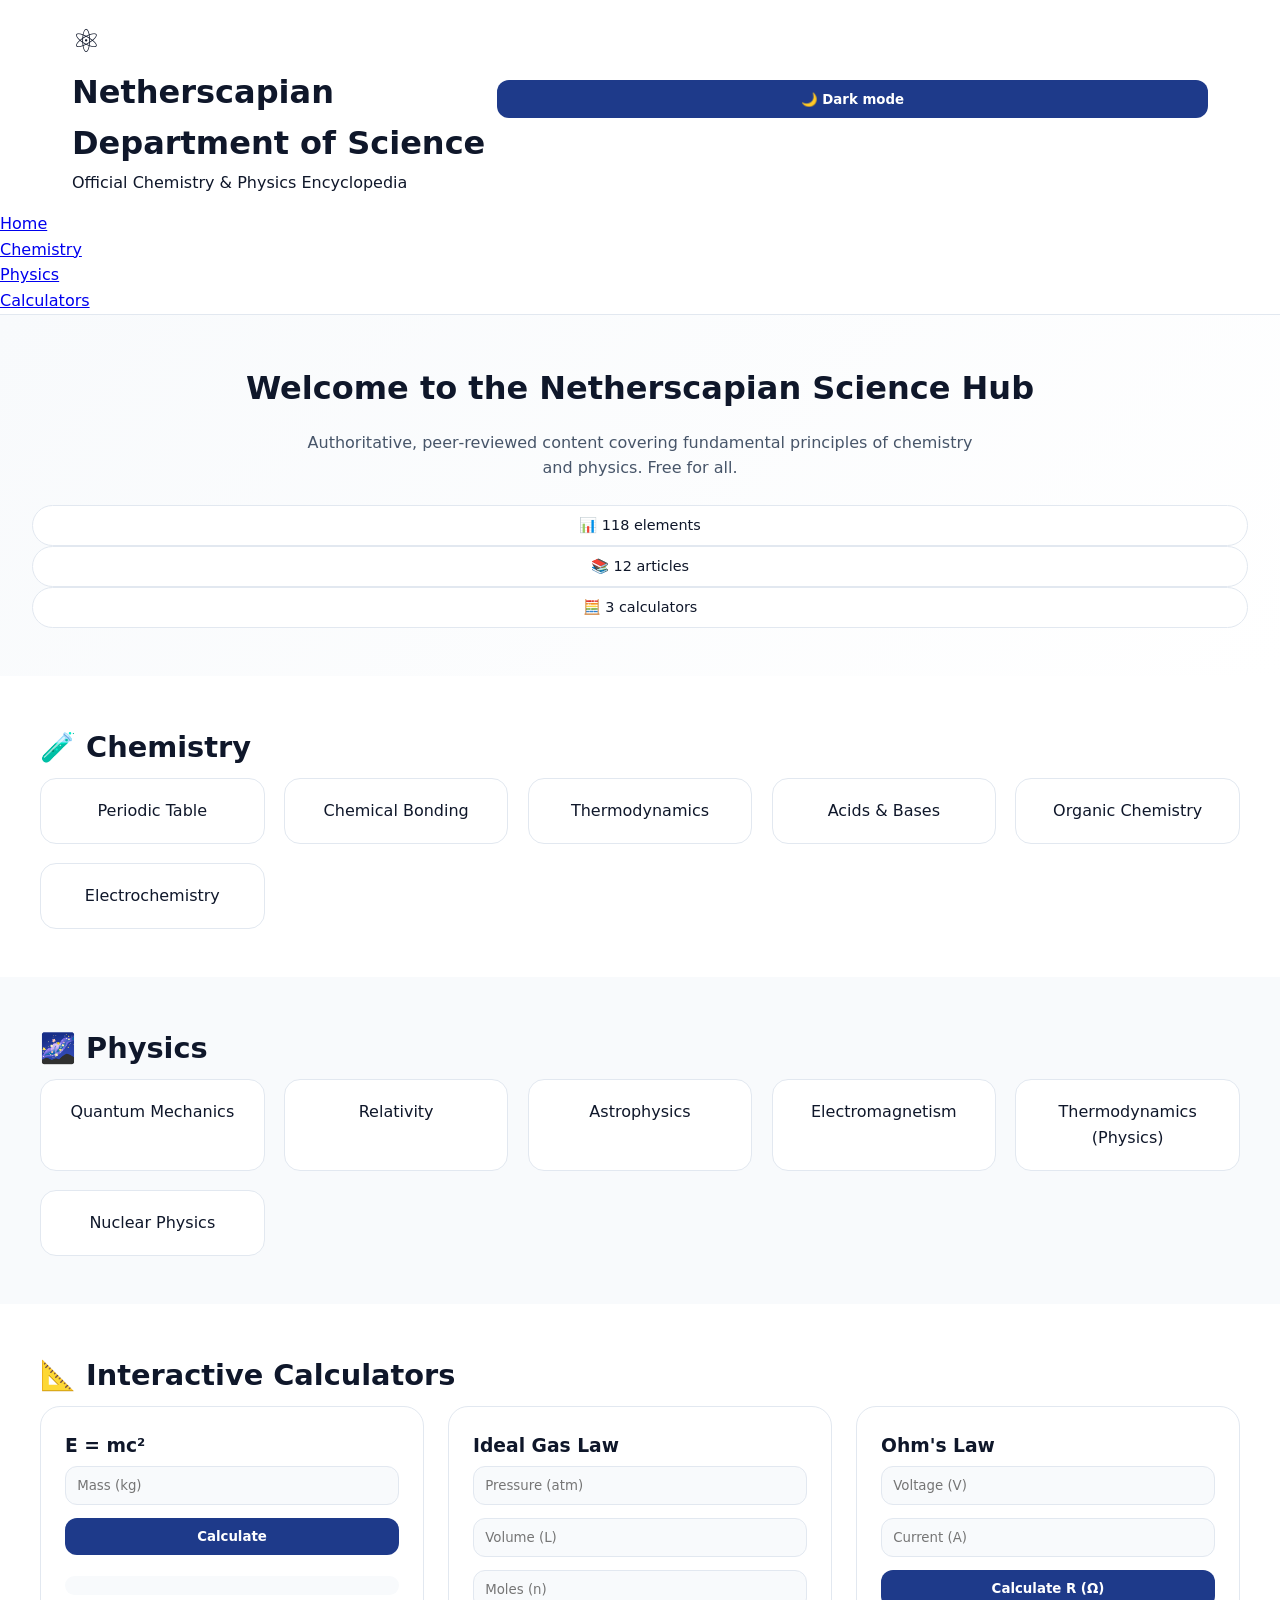
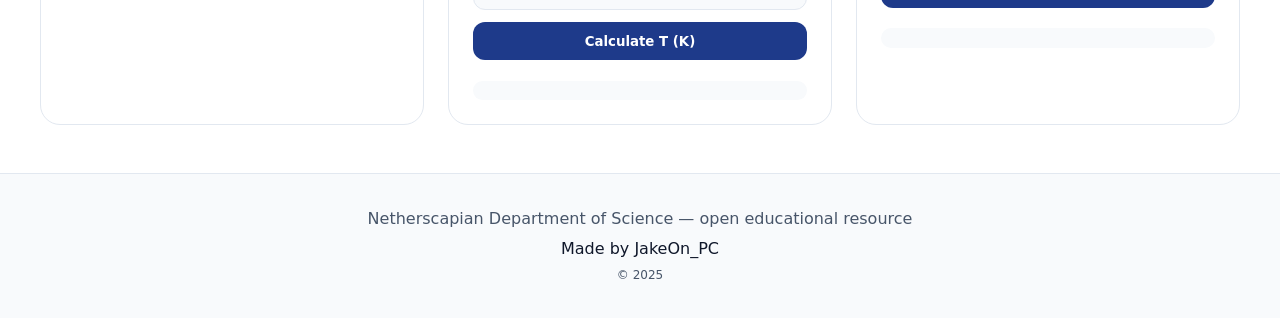
==== commit 59bee8b0: "Update index.html" ====
--- a/index.html
+++ b/index.html
@@ -3,54 +3,53 @@
 <head>
     <meta charset="UTF-8">
     <meta name="viewport" content="width=device-width, initial-scale=1.0">
-    <title>Netherscapian Department of Science | Official Encyclopedia</title>
+    <title>Netherscapian Department of Science</title>
     <link rel="stylesheet" href="style.css">
     <link href="https://fonts.googleapis.com/css2?family=Inter:opsz,wght@14..32,300;14..32,400;14..32,500;14..32,600;14..32,700&display=swap" rel="stylesheet">
 </head>
 <body>
     <header>
         <div class="header-container">
-            <div class="dept-name">
+            <div class="title">
                 <span class="emblem">⚛️</span>
                 <div>
                     <h1>Netherscapian Department of Science</h1>
-                    <p class="tagline">Chemistry & Physics Encyclopedia</p>
+                    <p class="sub">Official Chemistry & Physics Encyclopedia</p>
                 </div>
             </div>
-            <button class="theme-toggle" id="themeToggle" aria-label="Dark mode">🌙</button>
+            <button id="themeToggle" class="theme-btn">🌙 Dark mode</button>
         </div>
-        <nav class="main-nav">
+        <nav>
             <ul>
                 <li><a href="#home">Home</a></li>
                 <li><a href="#chemistry">Chemistry</a></li>
                 <li><a href="#physics">Physics</a></li>
-                <li><a href="#calculators">Tools</a></li>
+                <li><a href="#calculators">Calculators</a></li>
             </ul>
         </nav>
     </header>
 
     <main>
         <section id="home" class="hero">
-            <h2>Welcome to the <span class="highlight">Netherscapian</span> Science Hub</h2>
-            <p>Authoritative, open‑access encyclopedia covering fundamental principles of chemistry and physics. Developed for students, educators, and the curious mind.</p>
-            <div class="hero-stats">
-                <div class="stat"><strong>118</strong> Elements</div>
-                <div class="stat"><strong>12</strong> In‑depth Articles</div>
-                <div class="stat"><strong>3</strong> Interactive Calculators</div>
+            <h2>Welcome to the <span class="accent">Netherscapian</span> Science Hub</h2>
+            <p>Authoritative, peer‑reviewed content covering fundamental principles of chemistry and physics. Free for all.</p>
+            <div class="stats">
+                <div class="stat">📊 118 elements</div>
+                <div class="stat">📚 12 articles</div>
+                <div class="stat">🧮 3 calculators</div>
             </div>
         </section>
 
         <section id="chemistry" class="section">
             <div class="container">
                 <h2>🧪 Chemistry</h2>
-                <div class="section-desc">The science of matter – from atoms to complex reactions.</div>
                 <div class="card-grid">
-                    <a href="topics/chemistry/periodic-table.html" class="card">📊 Periodic Table</a>
-                    <a href="topics/chemistry/chemical-bonding.html" class="card">🔗 Chemical Bonding</a>
-                    <a href="topics/chemistry/thermodynamics.html" class="card">🔥 Thermodynamics</a>
-                    <a href="topics/chemistry/acids-bases.html" class="card">🧴 Acids & Bases</a>
-                    <a href="topics/chemistry/organic-chemistry.html" class="card">🌿 Organic Chemistry</a>
-                    <a href="topics/chemistry/electrochemistry.html" class="card">⚡ Electrochemistry</a>
+                    <a href="topics/chemistry/periodic-table.html" class="card">Periodic Table</a>
+                    <a href="topics/chemistry/chemical-bonding.html" class="card">Chemical Bonding</a>
+                    <a href="topics/chemistry/thermodynamics.html" class="card">Thermodynamics</a>
+                    <a href="topics/chemistry/acids-bases.html" class="card">Acids & Bases</a>
+                    <a href="topics/chemistry/organic-chemistry.html" class="card">Organic Chemistry</a>
+                    <a href="topics/chemistry/electrochemistry.html" class="card">Electrochemistry</a>
                 </div>
             </div>
         </section>
@@ -58,45 +57,40 @@
         <section id="physics" class="section alt-bg">
             <div class="container">
                 <h2>🌌 Physics</h2>
-                <div class="section-desc">From quantum particles to the structure of the cosmos.</div>
                 <div class="card-grid">
-                    <a href="topics/physics/quantum-mechanics.html" class="card">⚛️ Quantum Mechanics</a>
-                    <a href="topics/physics/relativity.html" class="card">🌠 Relativity</a>
-                    <a href="topics/physics/astrophysics.html" class="card">🔭 Astrophysics</a>
-                    <a href="topics/physics/electromagnetism.html" class="card">🧲 Electromagnetism</a>
-                    <a href="topics/physics/thermodynamics-physics.html" class="card">🔥 Thermodynamics (Physics)</a>
-                    <a href="topics/physics/nuclear-physics.html" class="card">☢️ Nuclear Physics</a>
+                    <a href="topics/physics/quantum-mechanics.html" class="card">Quantum Mechanics</a>
+                    <a href="topics/physics/relativity.html" class="card">Relativity</a>
+                    <a href="topics/physics/astrophysics.html" class="card">Astrophysics</a>
+                    <a href="topics/physics/electromagnetism.html" class="card">Electromagnetism</a>
+                    <a href="topics/physics/thermodynamics-physics.html" class="card">Thermodynamics (Physics)</a>
+                    <a href="topics/physics/nuclear-physics.html" class="card">Nuclear Physics</a>
                 </div>
             </div>
         </section>
 
         <section id="calculators" class="section">
             <div class="container">
-                <h2>📐 Scientific Calculators</h2>
-                <div class="section-desc">Interactive tools for fundamental equations.</div>
+                <h2>📐 Interactive Calculators</h2>
                 <div class="calc-grid">
                     <div class="calc-card">
                         <h3>E = mc²</h3>
-                        <p>Mass → Energy</p>
                         <input type="number" id="mass" placeholder="Mass (kg)">
                         <button onclick="calcEnergy()">Calculate</button>
                         <div id="energyResult" class="result"></div>
                     </div>
                     <div class="calc-card">
                         <h3>Ideal Gas Law</h3>
-                        <p>PV = nRT → Temperature</p>
                         <input type="number" id="pressure" placeholder="Pressure (atm)">
                         <input type="number" id="volume" placeholder="Volume (L)">
                         <input type="number" id="moles" placeholder="Moles (n)">
-                        <button onclick="calcTemp()">Calculate T</button>
+                        <button onclick="calcTemp()">Calculate T (K)</button>
                         <div id="tempResult" class="result"></div>
                     </div>
                     <div class="calc-card">
                         <h3>Ohm's Law</h3>
-                        <p>V = I·R → Resistance</p>
                         <input type="number" id="voltage" placeholder="Voltage (V)">
                         <input type="number" id="current" placeholder="Current (A)">
-                        <button onclick="calcResistance()">Calculate R</button>
+                        <button onclick="calcResistance()">Calculate R (Ω)</button>
                         <div id="resistanceResult" class="result"></div>
                     </div>
                 </div>
@@ -105,9 +99,9 @@
     </main>
 
     <footer>
-        <p>Netherscapian Department of Science — Open educational resource</p>
+        <p>Netherscapian Department of Science — open educational resource</p>
         <p class="credit">Made by JakeOn_PC</p>
-        <p class="small">© 2025 | All content freely available</p>
+        <p class="small">© 2025</p>
     </footer>
 
     <script src="script.js"></script>
--- a/style.css
+++ b/style.css
@@ -1,29 +1,293 @@
-/* Article page styling */
-.article-container {
-    max-width: 1000px;
-    margin: 2rem auto;
+:root {
+    --bg: #ffffff;
+    --bg-alt: #f8fafc;
+    --text: #0f172a;
+    --text-muted: #475569;
+    --border: #e2e8f0;
+    --primary: #1e3a8a;
+    --primary-dark: #1e40af;
+    --accent: #3b82f6;
+    --card-hover: #f1f5f9;
+}
+
+[data-theme="dark"] {
+    --bg: #0f172a;
+    --bg-alt: #1e293b;
+    --text: #f1f5f9;
+    --text-muted: #94a3b8;
+    --border: #334155;
+    --primary: #60a5fa;
+    --card-hover: #1e293b;
+}
+
+* {
+    margin: 0;
+    padding: 0;
+    box-sizing: border-box;
+}
+
+body {
+    font-family: 'Inter', system-ui, sans-serif;
+    background: var(--bg);
+    color: var(--text);
+    line-height: 1.6;
+    transition: background 0.2s, color 0.2s;
+}
+
+/* Header */
+header {
+    border-bottom: 1px solid var(--border);
+    background: var(--bg);
+    position: sticky;
+    top: 0;
+    z-index: 100;
+}
+
+.header-container {
+    max-width: 1200px;
+    margin: 0 auto;
+    padding: 1rem 2rem;
+    display: flex;
+    justify-content: space-between;
+    align-items: center;
+}
+
+.dept-name {
+    display: flex;
+    align-items: center;
+    gap: 1rem;
+}
+
+.emblem {
+    font-size: 2rem;
+}
+
+.dept-name h1 {
+    font-size: 1.4rem;
+    font-weight: 600;
+}
+
+.tagline {
+    font-size: 0.8rem;
+    color: var(--text-muted);
+}
+
+.theme-toggle {
+    background: var(--bg-alt);
+    border: 1px solid var(--border);
+    border-radius: 40px;
+    padding: 0.4rem 0.8rem;
+    cursor: pointer;
+    font-size: 1.1rem;
+}
+
+.main-nav {
+    border-top: 1px solid var(--border);
+    background: var(--bg);
+}
+
+.main-nav ul {
+    max-width: 1200px;
+    margin: 0 auto;
+    padding: 0.5rem 2rem;
+    list-style: none;
+    display: flex;
+    gap: 2rem;
+}
+
+.main-nav a {
+    text-decoration: none;
+    color: var(--text);
+    font-weight: 500;
+}
+
+.main-nav a:hover {
+    color: var(--primary);
+}
+
+/* Hero */
+.hero {
+    text-align: center;
+    padding: 3rem 2rem;
+    background: linear-gradient(135deg, var(--bg-alt) 0%, var(--bg) 100%);
+}
+
+.hero h2 {
+    font-size: 2rem;
+    margin-bottom: 1rem;
+}
+
+.highlight {
+    color: var(--primary);
+    font-weight: 700;
+}
+
+.hero p {
+    max-width: 700px;
+    margin: 0 auto 1.5rem;
+    color: var(--text-muted);
+}
+
+.hero-stats {
+    display: flex;
+    justify-content: center;
+    gap: 2rem;
+}
+
+.stat {
+    background: var(--bg);
+    border: 1px solid var(--border);
+    padding: 0.5rem 1.2rem;
+    border-radius: 40px;
+    font-size: 0.9rem;
+}
+
+/* Sections */
+.section {
+    padding: 3rem 2rem;
+}
+
+.alt-bg {
+    background: var(--bg-alt);
+}
+
+.container {
+    max-width: 1200px;
+    margin: 0 auto;
+}
+
+h2 {
+    font-size: 1.8rem;
+    margin-bottom: 0.5rem;
+}
+
+.section-desc {
+    color: var(--text-muted);
+    margin-bottom: 2rem;
+    font-size: 0.95rem;
+}
+
+/* Card grid */
+.card-grid {
+    display: grid;
+    grid-template-columns: repeat(auto-fill, minmax(200px, 1fr));
+    gap: 1.2rem;
+}
+
+.card {
+    background: var(--bg);
+    border: 1px solid var(--border);
+    border-radius: 16px;
+    padding: 1.2rem;
+    text-decoration: none;
+    color: var(--text);
+    font-weight: 500;
+    transition: 0.2s;
+    text-align: center;
+}
+
+.card:hover {
+    background: var(--card-hover);
+    border-color: var(--primary);
+    transform: translateY(-2px);
+}
+
+/* Calculator grid */
+.calc-grid {
+    display: grid;
+    grid-template-columns: repeat(auto-fit, minmax(280px, 1fr));
+    gap: 1.5rem;
+}
+
+.calc-card {
+    background: var(--bg);
+    border: 1px solid var(--border);
+    border-radius: 20px;
+    padding: 1.5rem;
+}
+
+.calc-card h3 {
+    margin-bottom: 0.3rem;
+}
+
+.calc-card p {
+    font-size: 0.85rem;
+    color: var(--text-muted);
+    margin-bottom: 1rem;
+}
+
+input, button {
+    width: 100%;
+    padding: 0.7rem;
+    margin-bottom: 0.8rem;
+    border: 1px solid var(--border);
+    border-radius: 12px;
+    background: var(--bg-alt);
+    color: var(--text);
+    font-family: inherit;
+}
+
+button {
+    background: var(--primary);
+    color: white;
+    border: none;
+    cursor: pointer;
+    font-weight: 600;
+    transition: 0.2s;
+}
+
+button:hover {
+    background: var(--primary-dark);
+}
+
+.result {
+    margin-top: 0.5rem;
+    padding: 0.6rem;
+    background: var(--bg-alt);
+    border-radius: 12px;
+    text-align: center;
+    font-size: 0.9rem;
+}
+
+/* Footer */
+footer {
+    text-align: center;
     padding: 2rem;
-    background: var(--card);
-    border-radius: 28px;
-    box-shadow: 0 4px 20px rgba(0,0,0,0.05);
-}
-.back-link {
-    display: inline-flex;
-    align-items: center;
-    gap: 0.5rem;
-    color: var(--accent);
-    text-decoration: none;
-    margin-bottom: 1.5rem;
+    border-top: 1px solid var(--border);
+    background: var(--bg-alt);
+    color: var(--text-muted);
+}
+
+.credit {
     font-weight: 500;
-}
-.article-container h1 { font-size: 2.2rem; margin-bottom: 1rem; }
-.article-container h2 { font-size: 1.5rem; margin-top: 1.2rem; text-align: left; }
-.article-container ul, .article-container p { margin: 1rem 0; }
-.featured-badge {
-    background: linear-gradient(135deg, var(--accent), #764ba2);
-    color: white;
-    padding: 0.5rem 1rem;
-    border-radius: 30px;
-    display: inline-block;
-    margin-top: 1rem;
-}
+    margin: 0.3rem 0;
+    color: var(--text);
+}
+
+.small {
+    font-size: 0.75rem;
+}
+
+/* Responsive */
+@media (max-width: 768px) {
+    .header-container {
+        flex-direction: column;
+        gap: 0.8rem;
+        text-align: center;
+    }
+    .main-nav ul {
+        justify-content: center;
+        flex-wrap: wrap;
+        gap: 1rem;
+    }
+    .hero h2 {
+        font-size: 1.5rem;
+    }
+    .hero-stats {
+        flex-wrap: wrap;
+        gap: 0.8rem;
+    }
+    .card-grid {
+        grid-template-columns: 1fr 1fr;
+    }
+}
